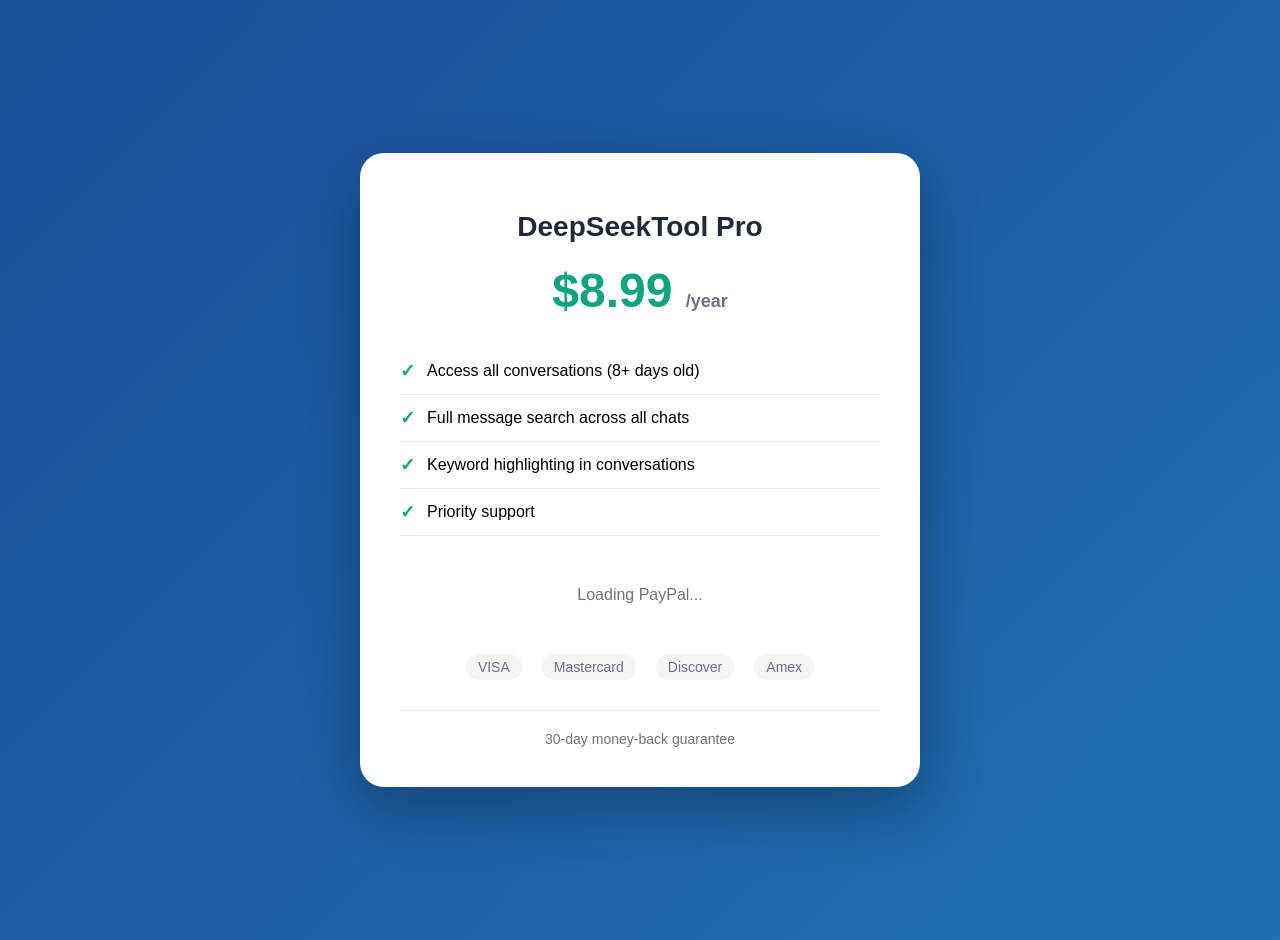
==== index.html @ 9af4f321 "Fixed PayPal button with working code" ====
<!DOCTYPE html>
<html>
<head>
  <meta charset="UTF-8">
  <meta name="viewport" content="width=device-width, initial-scale=1.0">
  <title>DeepSeekTool Pro - Upgrade</title>
  
  <!-- Part 1: YOUR EXACT PAYPAL SDK CODE -->
  <script src="https://www.paypal.com/sdk/js?client-id=BAAuM2hI4IaFDYw_psLDyHY-W5gL5SthKlH4c4IG5tfp3tzuKyKXJF0rMY7qqZWtI0F7NalJ4czGsoeNLU&components=hosted-buttons&disable-funding=venmo&currency=USD"></script>
  
  <style>
    /* Center everything beautifully */
    body {
      font-family: -apple-system, BlinkMacSystemFont, 'Segoe UI', sans-serif;
      background: linear-gradient(135deg, #1B4F9A, #1F6FB2);
      min-height: 100vh;
      display: flex;
      justify-content: center;
      align-items: center;
      margin: 0;
      padding: 20px;
    }
    
    .payment-card {
      background: white;
      border-radius: 24px;
      padding: 40px;
      max-width: 480px;
      width: 100%;
      box-shadow: 0 20px 60px rgba(0,0,0,0.3);
      text-align: center;
    }
    
    h1 {
      color: #1f2937;
      margin-bottom: 10px;
      font-size: 28px;
    }
    
    .price {
      font-size: 48px;
      font-weight: bold;
      color: #10a37f;
      margin: 20px 0;
    }
    
    .price small {
      font-size: 18px;
      color: #6b7280;
    }
    
    .feature-list {
      list-style: none;
      padding: 0;
      margin: 30px 0;
      text-align: left;
    }
    
    .feature-list li {
      padding: 12px 0;
      border-bottom: 1px solid #e5e7eb;
      display: flex;
      align-items: center;
      gap: 12px;
      font-size: 16px;
    }
    
    .feature-list li:before {
      content: "✓";
      color: #10a37f;
      font-weight: bold;
      font-size: 18px;
    }
    
    /* PayPal button container - perfectly centered */
    #paypal-container-2AXBD4Q9J8V2G {
      margin: 30px auto;
      display: flex;
      justify-content: center;
      align-items: center;
      width: 100%;
    }
    
    /* Style the payment methods row */
    .payment-methods {
      display: flex;
      justify-content: center;
      gap: 20px;
      margin: 20px 0;
      color: #6b7280;
      font-size: 14px;
      flex-wrap: wrap;
    }
    
    .payment-methods span {
      background: #f3f4f6;
      padding: 5px 12px;
      border-radius: 20px;
    }
    
    .guarantee {
      color: #6b7280;
      font-size: 14px;
      margin-top: 30px;
      padding-top: 20px;
      border-top: 1px solid #e5e7eb;
    }
    
    /* Loading state */
    .loading {
      text-align: center;
      color: #6b7280;
      padding: 20px;
    }
  </style>
</head>
<body>
  <div class="payment-card">
    <h1>DeepSeekTool Pro</h1>
    <div class="price">$8.99 <small>/year</small></div>
    
    <ul class="feature-list">
      <li>Access all conversations (8+ days old)</li>
      <li>Full message search across all chats</li>
      <li>Keyword highlighting in conversations</li>
      <li>Priority support</li>
    </ul>
    
    <!-- Part 2: YOUR EXACT PAYPAL BUTTON CONTAINER -->
    <div id="paypal-container-2AXBD4Q9J8V2G"></div>
    
    <div class="payment-methods">
      <span>VISA</span>
      <span>Mastercard</span>
      <span>Discover</span>
      <span>Amex</span>
    </div>
    
    <div class="guarantee">
      30-day money-back guarantee
    </div>
  </div>

  <!-- Part 2 continued: YOUR EXACT PAYPAL RENDER CODE -->
  <script>
    // Show loading state while PayPal initializes
    document.getElementById('paypal-container-2AXBD4Q9J8V2G').innerHTML = '<div class="loading">Loading PayPal...</div>';
    
    // YOUR EXACT PAYPAL CODE - with success handler
    paypal.HostedButtons({
      hostedButtonId: "2AXBD4Q9J8V2G",
      onSuccess: function(details) {
        // Payment succeeded - update extension storage
        chrome.storage.local.set({
          payment_status: {
            isPaid: true,
            paidAt: Date.now(),
            expiryDate: Date.now() + (365 * 24 * 60 * 60 * 1000)
          }
        }, function() {
          // Redirect to success page
          window.location.href = 'success.html';
        });
      },
      onError: function(err) {
        console.error('PayPal Error:', err);
        document.getElementById('paypal-container-2AXBD4Q9J8V2G').innerHTML = 
          '<div style="color: #ef4444; padding: 20px;">' +
          'Error loading PayPal. Please refresh and try again.</div>';
      }
    }).render("#paypal-container-2AXBD4Q9J8V2G");
  </script>
  
  <!-- Handle return from PayPal -->
  <script>
    // Check if returning from PayPal
    if (document.referrer.includes('paypal.com') || window.location.search.includes('payment_success')) {
      chrome.storage.local.set({
        payment_status: {
          isPaid: true,
          paidAt: Date.now(),
          expiryDate: Date.now() + (365 * 24 * 60 * 60 * 1000)
        }
      }, function() {
        window.location.href = 'success.html';
      });
    }
  </script>
</body>
</html>
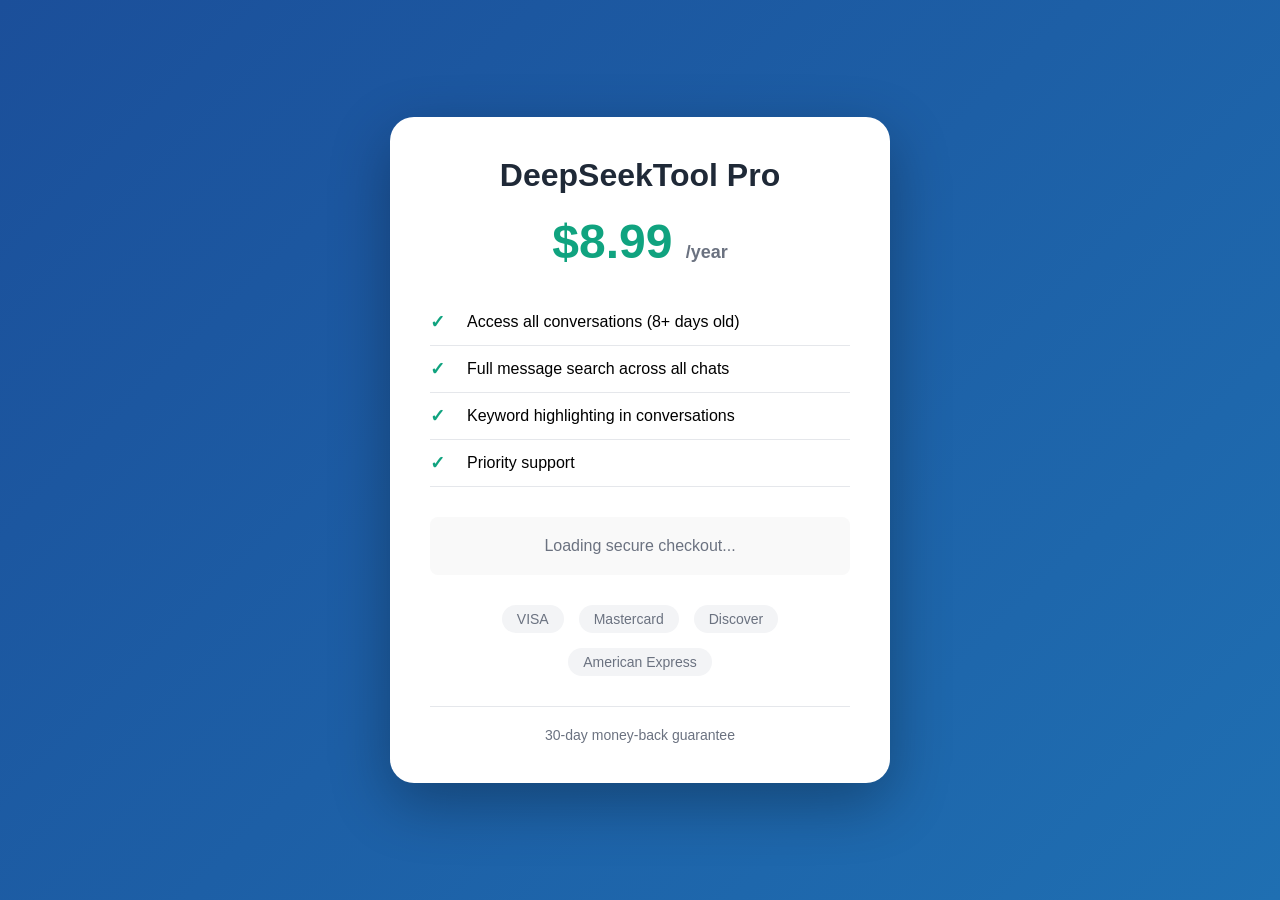
==== commit a06838cb: "Fix horizontal button display" ====
--- a/index.html
+++ b/index.html
@@ -9,7 +9,13 @@
   <script src="https://www.paypal.com/sdk/js?client-id=BAAuM2hI4IaFDYw_psLDyHY-W5gL5SthKlH4c4IG5tfp3tzuKyKXJF0rMY7qqZWtI0F7NalJ4czGsoeNLU&components=hosted-buttons&disable-funding=venmo&currency=USD"></script>
   
   <style>
-    /* Center everything beautifully */
+    /* Reset any default styling that could cause vertical text */
+    * {
+      margin: 0;
+      padding: 0;
+      box-sizing: border-box;
+    }
+    
     body {
       font-family: -apple-system, BlinkMacSystemFont, 'Segoe UI', sans-serif;
       background: linear-gradient(135deg, #1B4F9A, #1F6FB2);
@@ -25,16 +31,16 @@
       background: white;
       border-radius: 24px;
       padding: 40px;
-      max-width: 480px;
+      max-width: 500px;
       width: 100%;
       box-shadow: 0 20px 60px rgba(0,0,0,0.3);
-      text-align: center;
     }
     
     h1 {
       color: #1f2937;
       margin-bottom: 10px;
-      font-size: 28px;
+      font-size: 32px;
+      text-align: center;
     }
     
     .price {
@@ -42,6 +48,7 @@
       font-weight: bold;
       color: #10a37f;
       margin: 20px 0;
+      text-align: center;
     }
     
     .price small {
@@ -70,22 +77,29 @@
       color: #10a37f;
       font-weight: bold;
       font-size: 18px;
-    }
-    
-    /* PayPal button container - perfectly centered */
+      margin-right: 10px;
+    }
+    
+    /* PayPal button container - ensures horizontal display */
     #paypal-container-2AXBD4Q9J8V2G {
       margin: 30px auto;
-      display: flex;
-      justify-content: center;
-      align-items: center;
       width: 100%;
-    }
-    
-    /* Style the payment methods row */
+      min-height: 50px;
+    }
+    
+    /* Force PayPal button to render horizontally */
+    #paypal-container-2AXBD4Q9J8V2G iframe,
+    #paypal-container-2AXBD4Q9J8V2G div,
+    #paypal-container-2AXBD4Q9J8V2G button {
+      max-width: 100% !important;
+      display: inline-block !important;
+    }
+    
+    /* Payment methods row - horizontal */
     .payment-methods {
       display: flex;
       justify-content: center;
-      gap: 20px;
+      gap: 15px;
       margin: 20px 0;
       color: #6b7280;
       font-size: 14px;
@@ -94,8 +108,9 @@
     
     .payment-methods span {
       background: #f3f4f6;
-      padding: 5px 12px;
+      padding: 6px 15px;
       border-radius: 20px;
+      display: inline-block;
     }
     
     .guarantee {
@@ -104,6 +119,7 @@
       margin-top: 30px;
       padding-top: 20px;
       border-top: 1px solid #e5e7eb;
+      text-align: center;
     }
     
     /* Loading state */
@@ -111,6 +127,15 @@
       text-align: center;
       color: #6b7280;
       padding: 20px;
+      background: #f9f9f9;
+      border-radius: 8px;
+      width: 100%;
+    }
+    
+    /* Ensure all text is horizontal */
+    p, div, span, h1, h2, h3 {
+      text-orientation: mixed;
+      writing-mode: horizontal-tb;
     }
   </style>
 </head>
@@ -126,14 +151,14 @@
       <li>Priority support</li>
     </ul>
     
-    <!-- Part 2: YOUR EXACT PAYPAL BUTTON CONTAINER -->
+    <!-- PayPal button will render here - HORIZONTAL -->
     <div id="paypal-container-2AXBD4Q9J8V2G"></div>
     
     <div class="payment-methods">
       <span>VISA</span>
       <span>Mastercard</span>
       <span>Discover</span>
-      <span>Amex</span>
+      <span>American Express</span>
     </div>
     
     <div class="guarantee">
@@ -141,10 +166,9 @@
     </div>
   </div>
 
-  <!-- Part 2 continued: YOUR EXACT PAYPAL RENDER CODE -->
   <script>
     // Show loading state while PayPal initializes
-    document.getElementById('paypal-container-2AXBD4Q9J8V2G').innerHTML = '<div class="loading">Loading PayPal...</div>';
+    document.getElementById('paypal-container-2AXBD4Q9J8V2G').innerHTML = '<div class="loading">Loading secure checkout...</div>';
     
     // YOUR EXACT PAYPAL CODE - with success handler
     paypal.HostedButtons({
@@ -165,8 +189,8 @@
       onError: function(err) {
         console.error('PayPal Error:', err);
         document.getElementById('paypal-container-2AXBD4Q9J8V2G').innerHTML = 
-          '<div style="color: #ef4444; padding: 20px;">' +
-          'Error loading PayPal. Please refresh and try again.</div>';
+          '<div style="color: #ef4444; padding: 20px; text-align: center; background: #fee2e2; border-radius: 8px;">' +
+          '⚠️ Error loading PayPal. Please refresh and try again.</div>';
       }
     }).render("#paypal-container-2AXBD4Q9J8V2G");
   </script>
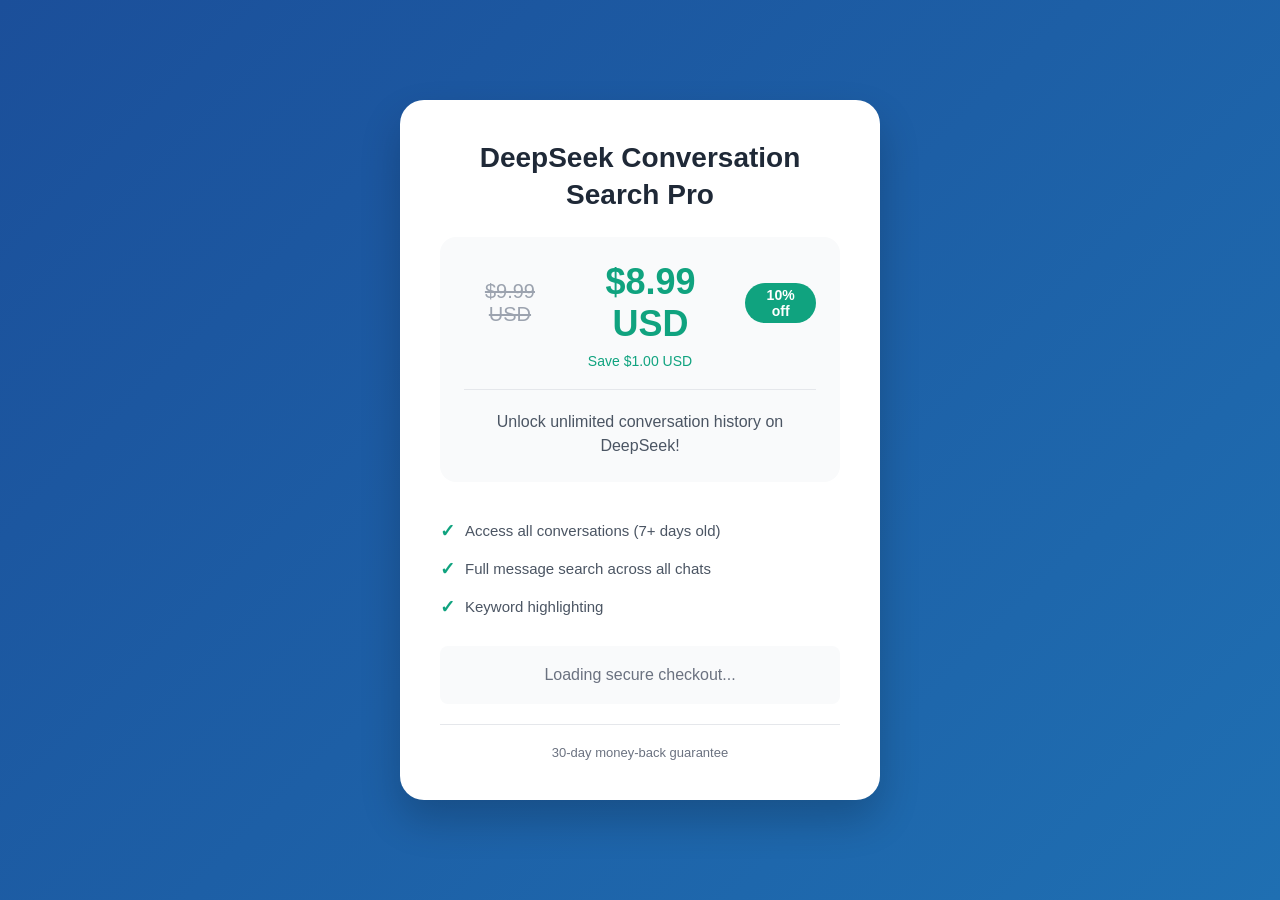
==== commit 19feb653: "Clean horizontal payment page with single PayPal button" ====
--- a/index.html
+++ b/index.html
@@ -3,21 +3,23 @@
 <head>
   <meta charset="UTF-8">
   <meta name="viewport" content="width=device-width, initial-scale=1.0">
-  <title>DeepSeekTool Pro - Upgrade</title>
+  <title>DeepSeek Search Pro - Upgrade</title>
   
-  <!-- Part 1: YOUR EXACT PAYPAL SDK CODE -->
+  <!-- PayPal SDK - Your exact code -->
   <script src="https://www.paypal.com/sdk/js?client-id=BAAuM2hI4IaFDYw_psLDyHY-W5gL5SthKlH4c4IG5tfp3tzuKyKXJF0rMY7qqZWtI0F7NalJ4czGsoeNLU&components=hosted-buttons&disable-funding=venmo&currency=USD"></script>
   
   <style>
-    /* Reset any default styling that could cause vertical text */
+    /* RESET - Ensure horizontal text */
     * {
       margin: 0;
       padding: 0;
       box-sizing: border-box;
+      text-orientation: mixed;
+      writing-mode: horizontal-tb !important;
     }
     
     body {
-      font-family: -apple-system, BlinkMacSystemFont, 'Segoe UI', sans-serif;
+      font-family: -apple-system, BlinkMacSystemFont, 'Segoe UI', Roboto, sans-serif;
       background: linear-gradient(135deg, #1B4F9A, #1F6FB2);
       min-height: 100vh;
       display: flex;
@@ -27,99 +29,118 @@
       padding: 20px;
     }
     
+    /* Clean card layout */
     .payment-card {
       background: white;
       border-radius: 24px;
       padding: 40px;
-      max-width: 500px;
+      max-width: 480px;
       width: 100%;
-      box-shadow: 0 20px 60px rgba(0,0,0,0.3);
-    }
-    
-    h1 {
+      box-shadow: 0 20px 40px rgba(0,0,0,0.2);
+    }
+    
+    /* Product title - normal horizontal text */
+    .product-title {
+      font-size: 28px;
+      font-weight: 700;
       color: #1f2937;
-      margin-bottom: 10px;
-      font-size: 32px;
-      text-align: center;
-    }
-    
-    .price {
-      font-size: 48px;
-      font-weight: bold;
-      color: #10a37f;
-      margin: 20px 0;
-      text-align: center;
-    }
-    
-    .price small {
-      font-size: 18px;
-      color: #6b7280;
-    }
-    
-    .feature-list {
-      list-style: none;
-      padding: 0;
-      margin: 30px 0;
-      text-align: left;
-    }
-    
-    .feature-list li {
-      padding: 12px 0;
-      border-bottom: 1px solid #e5e7eb;
+      margin-bottom: 24px;
+      text-align: center;
+      line-height: 1.3;
+    }
+    
+    /* Pricing section */
+    .pricing {
+      background: #f9fafb;
+      border-radius: 16px;
+      padding: 24px;
+      margin-bottom: 30px;
+      text-align: center;
+    }
+    
+    .price-row {
       display: flex;
       align-items: center;
+      justify-content: center;
       gap: 12px;
+      margin-bottom: 8px;
+    }
+    
+    .old-price {
+      font-size: 20px;
+      color: #9ca3af;
+      text-decoration: line-through;
+    }
+    
+    .new-price {
+      font-size: 36px;
+      font-weight: 700;
+      color: #10a37f;
+    }
+    
+    .discount-badge {
+      background: #10a37f;
+      color: white;
+      font-size: 14px;
+      font-weight: 600;
+      padding: 4px 12px;
+      border-radius: 30px;
+    }
+    
+    .savings {
+      font-size: 14px;
+      color: #10a37f;
+      font-weight: 500;
+      margin-top: 4px;
+    }
+    
+    .description {
       font-size: 16px;
-    }
-    
-    .feature-list li:before {
+      color: #4b5563;
+      margin: 20px 0 0 0;
+      line-height: 1.5;
+      text-align: center;
+      border-top: 1px solid #e5e7eb;
+      padding-top: 20px;
+    }
+    
+    /* PayPal button container - clean and centered */
+    .paypal-button-container {
+      margin: 20px 0 10px;
+      width: 100%;
+      min-height: 50px;
+    }
+    
+    /* Feature list (optional, keep minimal) */
+    .features {
+      margin: 25px 0 15px;
+      text-align: left;
+    }
+    
+    .feature-item {
+      display: flex;
+      align-items: center;
+      gap: 10px;
+      padding: 8px 0;
+      color: #4b5563;
+      font-size: 15px;
+    }
+    
+    .feature-item:before {
       content: "✓";
       color: #10a37f;
       font-weight: bold;
       font-size: 18px;
-      margin-right: 10px;
-    }
-    
-    /* PayPal button container - ensures horizontal display */
-    #paypal-container-2AXBD4Q9J8V2G {
-      margin: 30px auto;
-      width: 100%;
-      min-height: 50px;
-    }
-    
-    /* Force PayPal button to render horizontally */
-    #paypal-container-2AXBD4Q9J8V2G iframe,
-    #paypal-container-2AXBD4Q9J8V2G div,
-    #paypal-container-2AXBD4Q9J8V2G button {
-      max-width: 100% !important;
-      display: inline-block !important;
-    }
-    
-    /* Payment methods row - horizontal */
-    .payment-methods {
-      display: flex;
-      justify-content: center;
-      gap: 15px;
-      margin: 20px 0;
+    }
+    
+    /* Guarantee text */
+    .guarantee {
+      text-align: center;
       color: #6b7280;
-      font-size: 14px;
-      flex-wrap: wrap;
-    }
-    
-    .payment-methods span {
-      background: #f3f4f6;
-      padding: 6px 15px;
-      border-radius: 20px;
-      display: inline-block;
-    }
-    
-    .guarantee {
-      color: #6b7280;
-      font-size: 14px;
-      margin-top: 30px;
+      font-size: 13px;
+      margin-top: 20px;
       padding-top: 20px;
       border-top: 1px solid #e5e7eb;
-      text-align: center;
     }
     
     /* Loading state */
@@ -127,54 +148,54 @@
       text-align: center;
       color: #6b7280;
       padding: 20px;
-      background: #f9f9f9;
+      background: #f9fafb;
       border-radius: 8px;
-      width: 100%;
-    }
-    
-    /* Ensure all text is horizontal */
-    p, div, span, h1, h2, h3 {
-      text-orientation: mixed;
-      writing-mode: horizontal-tb;
     }
   </style>
 </head>
 <body>
   <div class="payment-card">
-    <h1>DeepSeekTool Pro</h1>
-    <div class="price">$8.99 <small>/year</small></div>
-    
-    <ul class="feature-list">
-      <li>Access all conversations (8+ days old)</li>
-      <li>Full message search across all chats</li>
-      <li>Keyword highlighting in conversations</li>
-      <li>Priority support</li>
-    </ul>
-    
-    <!-- PayPal button will render here - HORIZONTAL -->
-    <div id="paypal-container-2AXBD4Q9J8V2G"></div>
-    
-    <div class="payment-methods">
-      <span>VISA</span>
-      <span>Mastercard</span>
-      <span>Discover</span>
-      <span>American Express</span>
+    <!-- Product Title - Normal Horizontal Text -->
+    <h1 class="product-title">DeepSeek Conversation Search Pro</h1>
+    
+    <!-- Pricing Information - Clean Layout -->
+    <div class="pricing">
+      <div class="price-row">
+        <span class="old-price">$9.99 USD</span>
+        <span class="new-price">$8.99 USD</span>
+        <span class="discount-badge">10% off</span>
+      </div>
+      <div class="savings">Save $1.00 USD</div>
+      <div class="description">
+        Unlock unlimited conversation history on DeepSeek!
+      </div>
     </div>
     
+    <!-- Minimal feature list (optional) -->
+    <div class="features">
+      <div class="feature-item">Access all conversations (7+ days old)</div>
+      <div class="feature-item">Full message search across all chats</div>
+      <div class="feature-item">Keyword highlighting</div>
+    </div>
+    
+    <!-- ONLY PayPal Button - Clean and Centered -->
+    <div id="paypal-container-2AXBD4Q9J8V2G" class="paypal-button-container"></div>
+    
+    <!-- Simple Guarantee -->
     <div class="guarantee">
       30-day money-back guarantee
     </div>
   </div>
 
   <script>
-    // Show loading state while PayPal initializes
+    // Show loading while PayPal initializes
     document.getElementById('paypal-container-2AXBD4Q9J8V2G').innerHTML = '<div class="loading">Loading secure checkout...</div>';
     
-    // YOUR EXACT PAYPAL CODE - with success handler
+    // Your exact PayPal code
     paypal.HostedButtons({
       hostedButtonId: "2AXBD4Q9J8V2G",
       onSuccess: function(details) {
-        // Payment succeeded - update extension storage
+        // Payment succeeded
         chrome.storage.local.set({
           payment_status: {
             isPaid: true,
@@ -182,22 +203,20 @@
             expiryDate: Date.now() + (365 * 24 * 60 * 60 * 1000)
           }
         }, function() {
-          // Redirect to success page
           window.location.href = 'success.html';
         });
       },
       onError: function(err) {
         console.error('PayPal Error:', err);
         document.getElementById('paypal-container-2AXBD4Q9J8V2G').innerHTML = 
-          '<div style="color: #ef4444; padding: 20px; text-align: center; background: #fee2e2; border-radius: 8px;">' +
-          '⚠️ Error loading PayPal. Please refresh and try again.</div>';
+          '<div style="color: #ef4444; padding: 15px; text-align: center; background: #fee2e2; border-radius: 8px;">' +
+          'Error loading PayPal. Please refresh.</div>';
       }
     }).render("#paypal-container-2AXBD4Q9J8V2G");
   </script>
   
   <!-- Handle return from PayPal -->
   <script>
-    // Check if returning from PayPal
     if (document.referrer.includes('paypal.com') || window.location.search.includes('payment_success')) {
       chrome.storage.local.set({
         payment_status: {
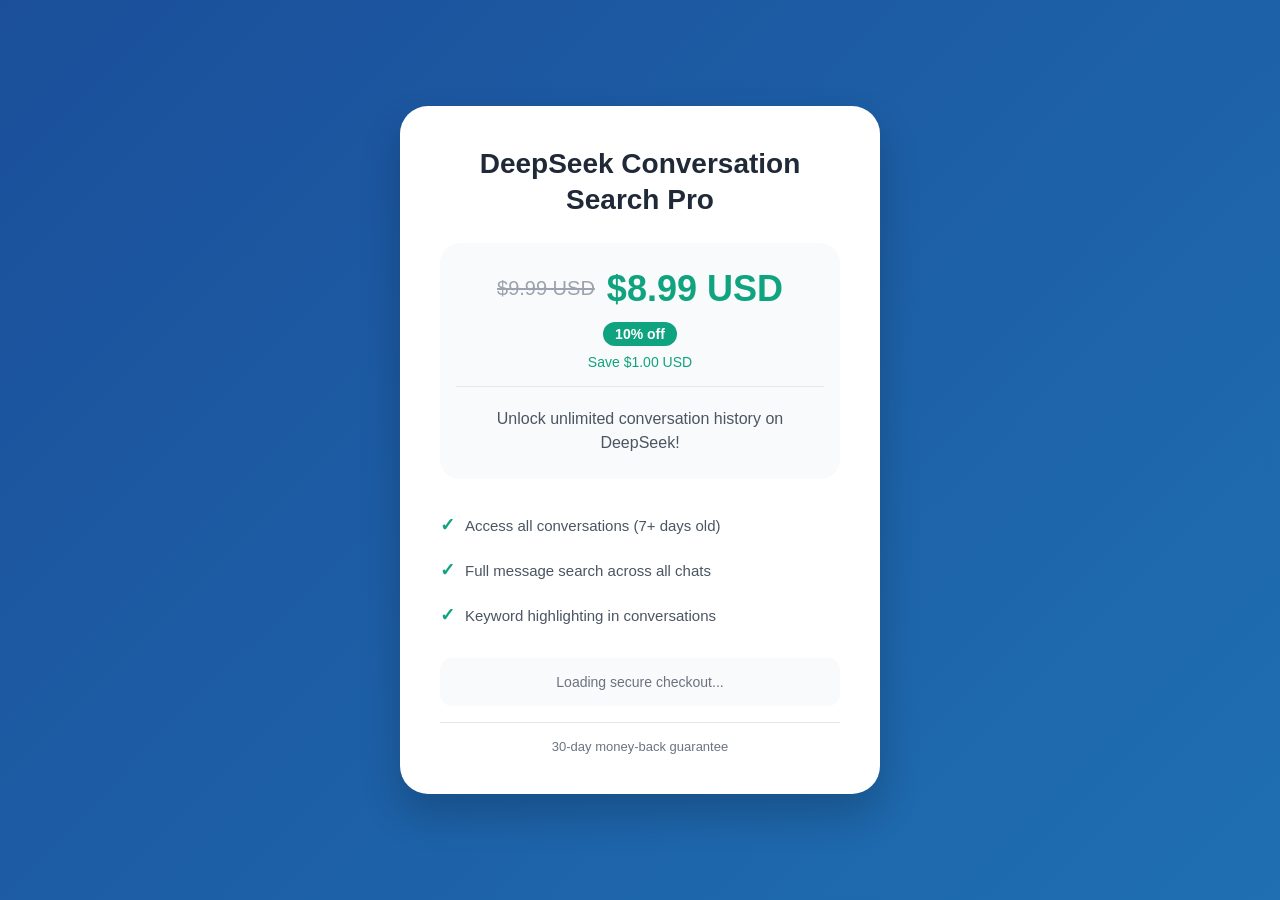
==== commit ac47f713: "Responsive design - perfect on desktop and mobile" ====
--- a/index.html
+++ b/index.html
@@ -2,119 +2,120 @@
 <html>
 <head>
   <meta charset="UTF-8">
-  <meta name="viewport" content="width=device-width, initial-scale=1.0">
+  <meta name="viewport" content="width=device-width, initial-scale=1.0, maximum-scale=1.0, user-scalable=yes">
   <title>DeepSeek Search Pro - Upgrade</title>
   
-  <!-- PayPal SDK - Your exact code -->
+  <!-- PayPal SDK -->
   <script src="https://www.paypal.com/sdk/js?client-id=BAAuM2hI4IaFDYw_psLDyHY-W5gL5SthKlH4c4IG5tfp3tzuKyKXJF0rMY7qqZWtI0F7NalJ4czGsoeNLU&components=hosted-buttons&disable-funding=venmo&currency=USD"></script>
   
   <style>
-    /* RESET - Ensure horizontal text */
+    /* RESET - Force horizontal text everywhere */
     * {
       margin: 0;
       padding: 0;
       box-sizing: border-box;
+      writing-mode: horizontal-tb !important;
       text-orientation: mixed;
-      writing-mode: horizontal-tb !important;
+    }
+    
+    html, body {
+      width: 100%;
+      min-height: 100vh;
     }
     
     body {
       font-family: -apple-system, BlinkMacSystemFont, 'Segoe UI', Roboto, sans-serif;
       background: linear-gradient(135deg, #1B4F9A, #1F6FB2);
-      min-height: 100vh;
       display: flex;
       justify-content: center;
       align-items: center;
       margin: 0;
-      padding: 20px;
-    }
-    
-    /* Clean card layout */
+      padding: 16px;
+    }
+    
+    /* Card - responsive sizing */
     .payment-card {
       background: white;
-      border-radius: 24px;
-      padding: 40px;
+      border-radius: 28px;
+      padding: 32px 24px;
+      width: 100%;
       max-width: 480px;
-      width: 100%;
       box-shadow: 0 20px 40px rgba(0,0,0,0.2);
-    }
-    
-    /* Product title - normal horizontal text */
+      margin: auto;
+    }
+    
+    /* Title - responsive font */
     .product-title {
-      font-size: 28px;
+      font-size: clamp(22px, 6vw, 28px);
       font-weight: 700;
       color: #1f2937;
       margin-bottom: 24px;
       text-align: center;
       line-height: 1.3;
+      word-break: break-word;
     }
     
     /* Pricing section */
     .pricing {
       background: #f9fafb;
-      border-radius: 16px;
-      padding: 24px;
-      margin-bottom: 30px;
+      border-radius: 20px;
+      padding: 24px 16px;
+      margin-bottom: 24px;
       text-align: center;
     }
     
     .price-row {
       display: flex;
+      flex-wrap: wrap;
       align-items: center;
       justify-content: center;
-      gap: 12px;
+      gap: 8px 12px;
       margin-bottom: 8px;
     }
     
     .old-price {
-      font-size: 20px;
+      font-size: clamp(16px, 4vw, 20px);
       color: #9ca3af;
       text-decoration: line-through;
     }
     
     .new-price {
-      font-size: 36px;
+      font-size: clamp(28px, 8vw, 36px);
       font-weight: 700;
       color: #10a37f;
+      line-height: 1.2;
     }
     
     .discount-badge {
       background: #10a37f;
       color: white;
-      font-size: 14px;
+      font-size: clamp(12px, 3vw, 14px);
       font-weight: 600;
       padding: 4px 12px;
       border-radius: 30px;
+      white-space: nowrap;
     }
     
     .savings {
-      font-size: 14px;
+      font-size: clamp(13px, 3.5vw, 14px);
       color: #10a37f;
       font-weight: 500;
-      margin-top: 4px;
+      margin: 8px 0;
     }
     
     .description {
-      font-size: 16px;
+      font-size: clamp(14px, 4vw, 16px);
       color: #4b5563;
-      margin: 20px 0 0 0;
+      margin: 16px 0 0;
       line-height: 1.5;
       text-align: center;
       border-top: 1px solid #e5e7eb;
       padding-top: 20px;
     }
     
-    /* PayPal button container - clean and centered */
-    .paypal-button-container {
-      margin: 20px 0 10px;
-      width: 100%;
-      min-height: 50px;
-    }
-    
-    /* Feature list (optional, keep minimal) */
+    /* Features - responsive */
     .features {
-      margin: 25px 0 15px;
-      text-align: left;
+      margin: 24px 0 20px;
     }
     
     .feature-item {
@@ -123,23 +124,41 @@
       gap: 10px;
       padding: 8px 0;
       color: #4b5563;
-      font-size: 15px;
+      font-size: clamp(14px, 3.5vw, 15px);
+      line-height: 1.4;
     }
     
     .feature-item:before {
       content: "✓";
       color: #10a37f;
       font-weight: bold;
-      font-size: 18px;
+      font-size: clamp(16px, 4vw, 18px);
+      flex-shrink: 0;
+    }
+    
+    /* PayPal button container */
+    .paypal-button-container {
+      margin: 20px 0 16px;
+      width: 100%;
+      min-height: 45px;
+    }
+    
+    /* Force PayPal button to be horizontal */
+    .paypal-button-container iframe,
+    .paypal-button-container div,
+    .paypal-button-container button {
+      max-width: 100% !important;
+      width: 100% !important;
+      display: block !important;
     }
     
     /* Guarantee text */
     .guarantee {
       text-align: center;
       color: #6b7280;
-      font-size: 13px;
-      margin-top: 20px;
-      padding-top: 20px;
+      font-size: clamp(12px, 3vw, 13px);
+      margin-top: 16px;
+      padding-top: 16px;
       border-top: 1px solid #e5e7eb;
     }
     
@@ -147,18 +166,60 @@
     .loading {
       text-align: center;
       color: #6b7280;
-      padding: 20px;
+      padding: 16px;
       background: #f9fafb;
-      border-radius: 8px;
+      border-radius: 12px;
+      font-size: clamp(13px, 3.5vw, 14px);
+    }
+    
+    /* Error state */
+    .error-message {
+      color: #ef4444;
+      padding: 16px;
+      text-align: center;
+      background: #fee2e2;
+      border-radius: 12px;
+      font-size: clamp(13px, 3.5vw, 14px);
+    }
+    
+    /* Desktop-specific adjustments */
+    @media (min-width: 768px) {
+      .payment-card {
+        padding: 40px;
+      }
+      
+      .price-row {
+        gap: 12px;
+      }
+      
+      .feature-item {
+        padding: 10px 0;
+      }
+    }
+    
+    /* Small mobile adjustments */
+    @media (max-width: 380px) {
+      .payment-card {
+        padding: 24px 16px;
+      }
+      
+      .pricing {
+        padding: 20px 12px;
+      }
+      
+      .price-row {
+        flex-direction: column;
+        gap: 6px;
+      }
     }
   </style>
 </head>
 <body>
   <div class="payment-card">
-    <!-- Product Title - Normal Horizontal Text -->
+    <!-- Product Title -->
     <h1 class="product-title">DeepSeek Conversation Search Pro</h1>
     
-    <!-- Pricing Information - Clean Layout -->
+    <!-- Pricing Information -->
     <div class="pricing">
       <div class="price-row">
         <span class="old-price">$9.99 USD</span>
@@ -171,17 +232,17 @@
       </div>
     </div>
     
-    <!-- Minimal feature list (optional) -->
+    <!-- Features -->
     <div class="features">
       <div class="feature-item">Access all conversations (7+ days old)</div>
       <div class="feature-item">Full message search across all chats</div>
-      <div class="feature-item">Keyword highlighting</div>
+      <div class="feature-item">Keyword highlighting in conversations</div>
     </div>
     
-    <!-- ONLY PayPal Button - Clean and Centered -->
+    <!-- ONLY PayPal Button -->
     <div id="paypal-container-2AXBD4Q9J8V2G" class="paypal-button-container"></div>
     
-    <!-- Simple Guarantee -->
+    <!-- Guarantee -->
     <div class="guarantee">
       30-day money-back guarantee
     </div>
@@ -189,13 +250,13 @@
 
   <script>
     // Show loading while PayPal initializes
-    document.getElementById('paypal-container-2AXBD4Q9J8V2G').innerHTML = '<div class="loading">Loading secure checkout...</div>';
+    const container = document.getElementById('paypal-container-2AXBD4Q9J8V2G');
+    container.innerHTML = '<div class="loading">Loading secure checkout...</div>';
     
     // Your exact PayPal code
     paypal.HostedButtons({
       hostedButtonId: "2AXBD4Q9J8V2G",
       onSuccess: function(details) {
-        // Payment succeeded
         chrome.storage.local.set({
           payment_status: {
             isPaid: true,
@@ -208,9 +269,7 @@
       },
       onError: function(err) {
         console.error('PayPal Error:', err);
-        document.getElementById('paypal-container-2AXBD4Q9J8V2G').innerHTML = 
-          '<div style="color: #ef4444; padding: 15px; text-align: center; background: #fee2e2; border-radius: 8px;">' +
-          'Error loading PayPal. Please refresh.</div>';
+        container.innerHTML = '<div class="error-message">⚠️ Error loading PayPal. Please refresh.</div>';
       }
     }).render("#paypal-container-2AXBD4Q9J8V2G");
   </script>
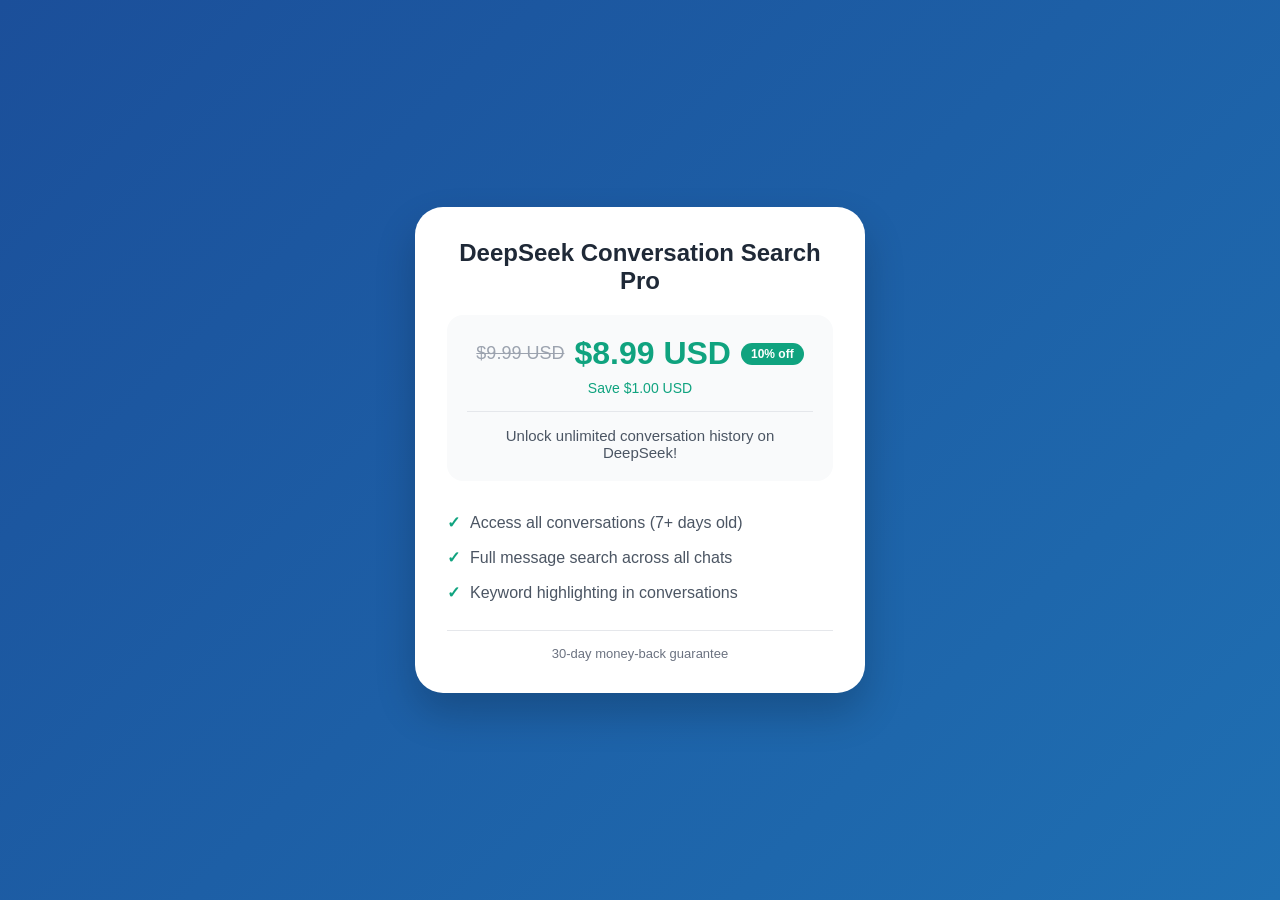
==== commit aa6b8272: "Complete fixed extension with live URL redirect" ====
--- a/index.html
+++ b/index.html
@@ -2,120 +2,100 @@
 <html>
 <head>
   <meta charset="UTF-8">
-  <meta name="viewport" content="width=device-width, initial-scale=1.0, maximum-scale=1.0, user-scalable=yes">
+  <meta name="viewport" content="width=device-width, initial-scale=1.0">
   <title>DeepSeek Search Pro - Upgrade</title>
   
   <!-- PayPal SDK -->
   <script src="https://www.paypal.com/sdk/js?client-id=BAAuM2hI4IaFDYw_psLDyHY-W5gL5SthKlH4c4IG5tfp3tzuKyKXJF0rMY7qqZWtI0F7NalJ4czGsoeNLU&components=hosted-buttons&disable-funding=venmo&currency=USD"></script>
   
   <style>
-    /* RESET - Force horizontal text everywhere */
     * {
       margin: 0;
       padding: 0;
       box-sizing: border-box;
       writing-mode: horizontal-tb !important;
-      text-orientation: mixed;
-    }
-    
-    html, body {
-      width: 100%;
-      min-height: 100vh;
     }
     
     body {
-      font-family: -apple-system, BlinkMacSystemFont, 'Segoe UI', Roboto, sans-serif;
+      font-family: -apple-system, BlinkMacSystemFont, 'Segoe UI', sans-serif;
       background: linear-gradient(135deg, #1B4F9A, #1F6FB2);
+      min-height: 100vh;
       display: flex;
       justify-content: center;
       align-items: center;
-      margin: 0;
       padding: 16px;
     }
     
-    /* Card - responsive sizing */
     .payment-card {
       background: white;
       border-radius: 28px;
-      padding: 32px 24px;
+      padding: 32px;
+      max-width: 450px;
       width: 100%;
-      max-width: 480px;
       box-shadow: 0 20px 40px rgba(0,0,0,0.2);
-      margin: auto;
     }
     
-    /* Title - responsive font */
-    .product-title {
-      font-size: clamp(22px, 6vw, 28px);
-      font-weight: 700;
+    h1 {
+      font-size: 24px;
       color: #1f2937;
-      margin-bottom: 24px;
+      margin-bottom: 20px;
       text-align: center;
-      line-height: 1.3;
-      word-break: break-word;
     }
     
-    /* Pricing section */
     .pricing {
       background: #f9fafb;
-      border-radius: 20px;
-      padding: 24px 16px;
+      border-radius: 16px;
+      padding: 20px;
       margin-bottom: 24px;
       text-align: center;
     }
     
     .price-row {
       display: flex;
-      flex-wrap: wrap;
       align-items: center;
       justify-content: center;
-      gap: 8px 12px;
+      gap: 10px;
       margin-bottom: 8px;
+      flex-wrap: wrap;
     }
     
     .old-price {
-      font-size: clamp(16px, 4vw, 20px);
+      font-size: 18px;
       color: #9ca3af;
       text-decoration: line-through;
     }
     
     .new-price {
-      font-size: clamp(28px, 8vw, 36px);
+      font-size: 32px;
       font-weight: 700;
       color: #10a37f;
-      line-height: 1.2;
     }
     
     .discount-badge {
       background: #10a37f;
       color: white;
-      font-size: clamp(12px, 3vw, 14px);
+      font-size: 12px;
       font-weight: 600;
-      padding: 4px 12px;
-      border-radius: 30px;
-      white-space: nowrap;
+      padding: 4px 10px;
+      border-radius: 20px;
     }
     
     .savings {
-      font-size: clamp(13px, 3.5vw, 14px);
+      font-size: 14px;
       color: #10a37f;
-      font-weight: 500;
       margin: 8px 0;
     }
     
     .description {
-      font-size: clamp(14px, 4vw, 16px);
+      font-size: 15px;
       color: #4b5563;
-      margin: 16px 0 0;
-      line-height: 1.5;
-      text-align: center;
+      margin-top: 15px;
+      padding-top: 15px;
       border-top: 1px solid #e5e7eb;
-      padding-top: 20px;
     }
     
-    /* Features - responsive */
     .features {
-      margin: 24px 0 20px;
+      margin: 20px 0;
     }
     
     .feature-item {
@@ -124,102 +104,31 @@
       gap: 10px;
       padding: 8px 0;
       color: #4b5563;
-      font-size: clamp(14px, 3.5vw, 15px);
-      line-height: 1.4;
     }
     
     .feature-item:before {
       content: "✓";
       color: #10a37f;
       font-weight: bold;
-      font-size: clamp(16px, 4vw, 18px);
-      flex-shrink: 0;
     }
     
-    /* PayPal button container */
-    .paypal-button-container {
-      margin: 20px 0 16px;
-      width: 100%;
-      min-height: 45px;
+    .paypal-container {
+      margin: 20px 0;
     }
     
-    /* Force PayPal button to be horizontal */
-    .paypal-button-container iframe,
-    .paypal-button-container div,
-    .paypal-button-container button {
-      max-width: 100% !important;
-      width: 100% !important;
-      display: block !important;
-    }
-    
-    /* Guarantee text */
     .guarantee {
       text-align: center;
       color: #6b7280;
-      font-size: clamp(12px, 3vw, 13px);
-      margin-top: 16px;
-      padding-top: 16px;
+      font-size: 13px;
+      padding-top: 15px;
       border-top: 1px solid #e5e7eb;
-    }
-    
-    /* Loading state */
-    .loading {
-      text-align: center;
-      color: #6b7280;
-      padding: 16px;
-      background: #f9fafb;
-      border-radius: 12px;
-      font-size: clamp(13px, 3.5vw, 14px);
-    }
-    
-    /* Error state */
-    .error-message {
-      color: #ef4444;
-      padding: 16px;
-      text-align: center;
-      background: #fee2e2;
-      border-radius: 12px;
-      font-size: clamp(13px, 3.5vw, 14px);
-    }
-    
-    /* Desktop-specific adjustments */
-    @media (min-width: 768px) {
-      .payment-card {
-        padding: 40px;
-      }
-      
-      .price-row {
-        gap: 12px;
-      }
-      
-      .feature-item {
-        padding: 10px 0;
-      }
-    }
-    
-    /* Small mobile adjustments */
-    @media (max-width: 380px) {
-      .payment-card {
-        padding: 24px 16px;
-      }
-      
-      .pricing {
-        padding: 20px 12px;
-      }
-      
-      .price-row {
-        flex-direction: column;
-        gap: 6px;
-      }
     }
   </style>
 </head>
 <body>
   <div class="payment-card">
-    <!-- Product Title -->
-    <h1 class="product-title">DeepSeek Conversation Search Pro</h1>
+    <h1>DeepSeek Conversation Search Pro</h1>
     
-    <!-- Pricing Information -->
     <div class="pricing">
       <div class="price-row">
         <span class="old-price">$9.99 USD</span>
@@ -232,28 +141,20 @@
       </div>
     </div>
     
-    <!-- Features -->
     <div class="features">
       <div class="feature-item">Access all conversations (7+ days old)</div>
       <div class="feature-item">Full message search across all chats</div>
       <div class="feature-item">Keyword highlighting in conversations</div>
     </div>
     
-    <!-- ONLY PayPal Button -->
-    <div id="paypal-container-2AXBD4Q9J8V2G" class="paypal-button-container"></div>
+    <div id="paypal-container-2AXBD4Q9J8V2G" class="paypal-container"></div>
     
-    <!-- Guarantee -->
     <div class="guarantee">
       30-day money-back guarantee
     </div>
   </div>
 
   <script>
-    // Show loading while PayPal initializes
-    const container = document.getElementById('paypal-container-2AXBD4Q9J8V2G');
-    container.innerHTML = '<div class="loading">Loading secure checkout...</div>';
-    
-    // Your exact PayPal code
     paypal.HostedButtons({
       hostedButtonId: "2AXBD4Q9J8V2G",
       onSuccess: function(details) {
@@ -266,17 +167,10 @@
         }, function() {
           window.location.href = 'success.html';
         });
-      },
-      onError: function(err) {
-        console.error('PayPal Error:', err);
-        container.innerHTML = '<div class="error-message">⚠️ Error loading PayPal. Please refresh.</div>';
       }
     }).render("#paypal-container-2AXBD4Q9J8V2G");
-  </script>
-  
-  <!-- Handle return from PayPal -->
-  <script>
-    if (document.referrer.includes('paypal.com') || window.location.search.includes('payment_success')) {
+    
+    if (document.referrer.includes('paypal.com')) {
       chrome.storage.local.set({
         payment_status: {
           isPaid: true,
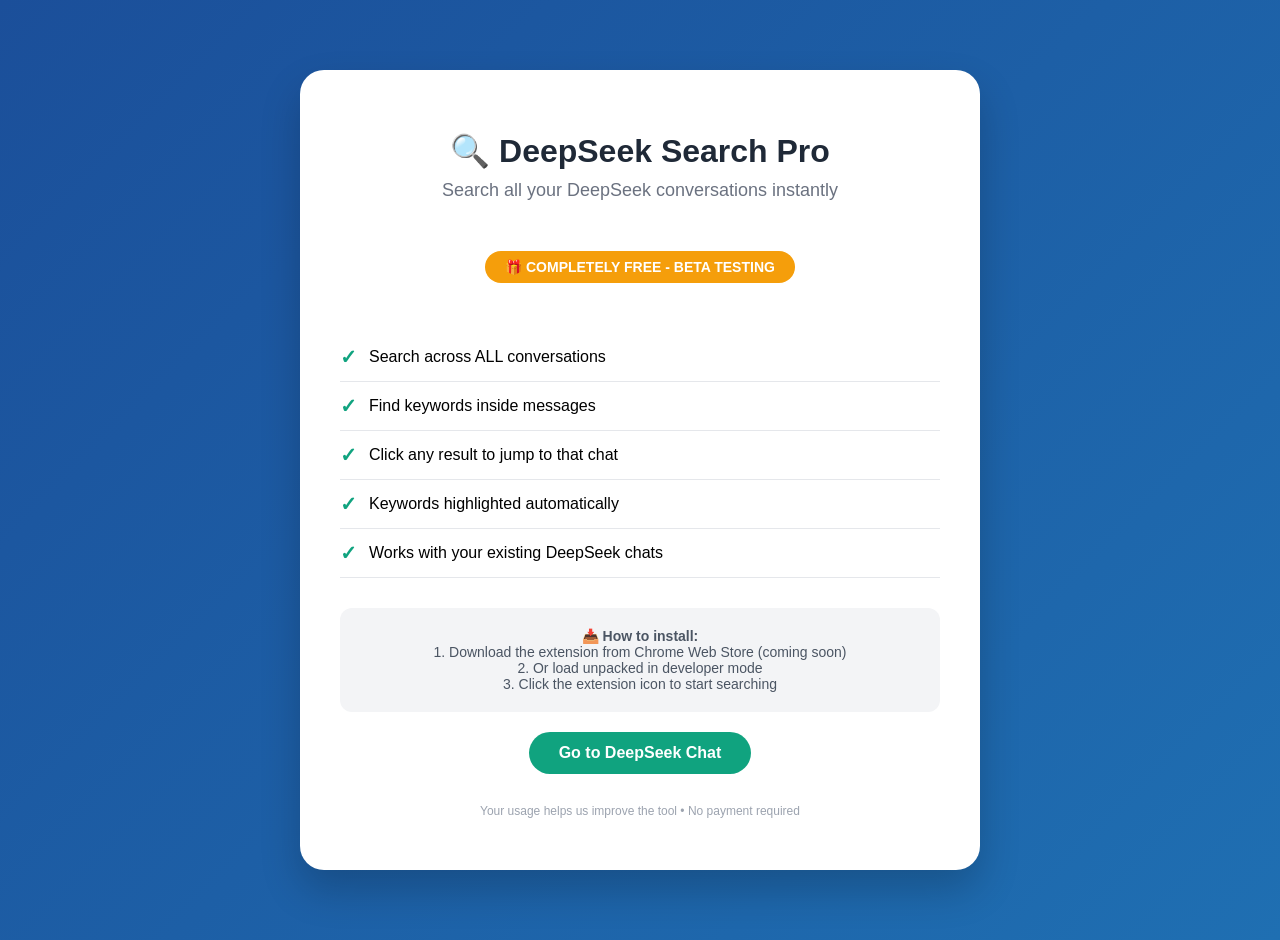
==== commit daa695c8: "Convert to free landing page" ====
--- a/index.html
+++ b/index.html
@@ -3,19 +3,8 @@
 <head>
   <meta charset="UTF-8">
   <meta name="viewport" content="width=device-width, initial-scale=1.0">
-  <title>DeepSeek Search Pro - Upgrade</title>
-  
-  <!-- PayPal SDK -->
-  <script src="https://www.paypal.com/sdk/js?client-id=BAAuM2hI4IaFDYw_psLDyHY-W5gL5SthKlH4c4IG5tfp3tzuKyKXJF0rMY7qqZWtI0F7NalJ4czGsoeNLU&components=hosted-buttons&disable-funding=venmo&currency=USD"></script>
-  
+  <title>DeepSeek Search Pro - Free Conversation Search</title>
   <style>
-    * {
-      margin: 0;
-      padding: 0;
-      box-sizing: border-box;
-      writing-mode: horizontal-tb !important;
-    }
-    
     body {
       font-family: -apple-system, BlinkMacSystemFont, 'Segoe UI', sans-serif;
       background: linear-gradient(135deg, #1B4F9A, #1F6FB2);
@@ -23,164 +12,105 @@
       display: flex;
       justify-content: center;
       align-items: center;
-      padding: 16px;
+      margin: 0;
+      padding: 20px;
     }
-    
-    .payment-card {
+    .landing-card {
       background: white;
-      border-radius: 28px;
-      padding: 32px;
-      max-width: 450px;
+      border-radius: 24px;
+      padding: 40px;
+      max-width: 600px;
       width: 100%;
       box-shadow: 0 20px 40px rgba(0,0,0,0.2);
-    }
-    
-    h1 {
-      font-size: 24px;
-      color: #1f2937;
-      margin-bottom: 20px;
       text-align: center;
     }
-    
-    .pricing {
-      background: #f9fafb;
-      border-radius: 16px;
-      padding: 20px;
-      margin-bottom: 24px;
-      text-align: center;
+    h1 {
+      color: #1f2937;
+      font-size: 32px;
+      margin-bottom: 10px;
     }
-    
-    .price-row {
-      display: flex;
-      align-items: center;
-      justify-content: center;
-      gap: 10px;
-      margin-bottom: 8px;
-      flex-wrap: wrap;
+    .subtitle {
+      color: #6b7280;
+      font-size: 18px;
+      margin-bottom: 30px;
     }
-    
-    .old-price {
-      font-size: 18px;
-      color: #9ca3af;
-      text-decoration: line-through;
+    .feature-list {
+      text-align: left;
+      margin: 30px 0;
     }
-    
-    .new-price {
-      font-size: 32px;
-      font-weight: 700;
-      color: #10a37f;
-    }
-    
-    .discount-badge {
-      background: #10a37f;
-      color: white;
-      font-size: 12px;
-      font-weight: 600;
-      padding: 4px 10px;
-      border-radius: 20px;
-    }
-    
-    .savings {
-      font-size: 14px;
-      color: #10a37f;
-      margin: 8px 0;
-    }
-    
-    .description {
-      font-size: 15px;
-      color: #4b5563;
-      margin-top: 15px;
-      padding-top: 15px;
-      border-top: 1px solid #e5e7eb;
-    }
-    
-    .features {
-      margin: 20px 0;
-    }
-    
     .feature-item {
       display: flex;
       align-items: center;
-      gap: 10px;
-      padding: 8px 0;
-      color: #4b5563;
+      gap: 12px;
+      padding: 12px 0;
+      border-bottom: 1px solid #e5e7eb;
+      font-size: 16px;
     }
-    
     .feature-item:before {
       content: "✓";
       color: #10a37f;
       font-weight: bold;
+      font-size: 20px;
     }
-    
-    .paypal-container {
+    .badge {
+      background: #f59e0b;
+      color: white;
+      padding: 8px 20px;
+      border-radius: 30px;
+      font-size: 14px;
+      font-weight: bold;
+      display: inline-block;
       margin: 20px 0;
     }
-    
-    .guarantee {
-      text-align: center;
-      color: #6b7280;
-      font-size: 13px;
-      padding-top: 15px;
-      border-top: 1px solid #e5e7eb;
+    .install-note {
+      background: #f3f4f6;
+      border-radius: 12px;
+      padding: 20px;
+      font-size: 14px;
+      color: #4b5563;
+    }
+    .button {
+      background: #10a37f;
+      color: white;
+      border: none;
+      border-radius: 30px;
+      padding: 12px 30px;
+      font-size: 16px;
+      font-weight: 600;
+      cursor: pointer;
+      text-decoration: none;
+      display: inline-block;
+      margin-top: 20px;
     }
   </style>
 </head>
 <body>
-  <div class="payment-card">
-    <h1>DeepSeek Conversation Search Pro</h1>
+  <div class="landing-card">
+    <h1>🔍 DeepSeek Search Pro</h1>
+    <div class="subtitle">Search all your DeepSeek conversations instantly</div>
     
-    <div class="pricing">
-      <div class="price-row">
-        <span class="old-price">$9.99 USD</span>
-        <span class="new-price">$8.99 USD</span>
-        <span class="discount-badge">10% off</span>
-      </div>
-      <div class="savings">Save $1.00 USD</div>
-      <div class="description">
-        Unlock unlimited conversation history on DeepSeek!
-      </div>
+    <div class="badge">🎁 COMPLETELY FREE - BETA TESTING</div>
+    
+    <div class="feature-list">
+      <div class="feature-item">Search across ALL conversations</div>
+      <div class="feature-item">Find keywords inside messages</div>
+      <div class="feature-item">Click any result to jump to that chat</div>
+      <div class="feature-item">Keywords highlighted automatically</div>
+      <div class="feature-item">Works with your existing DeepSeek chats</div>
     </div>
     
-    <div class="features">
-      <div class="feature-item">Access all conversations (7+ days old)</div>
-      <div class="feature-item">Full message search across all chats</div>
-      <div class="feature-item">Keyword highlighting in conversations</div>
+    <div class="install-note">
+      <strong>📥 How to install:</strong><br>
+      1. Download the extension from Chrome Web Store (coming soon)<br>
+      2. Or load unpacked in developer mode<br>
+      3. Click the extension icon to start searching
     </div>
     
-    <div id="paypal-container-2AXBD4Q9J8V2G" class="paypal-container"></div>
+    <a href="https://chat.deepseek.com" class="button" target="_blank">Go to DeepSeek Chat</a>
     
-    <div class="guarantee">
-      30-day money-back guarantee
-    </div>
+    <p style="color: #9ca3af; font-size: 12px; margin-top: 30px;">
+      Your usage helps us improve the tool • No payment required
+    </p>
   </div>
-
-  <script>
-    paypal.HostedButtons({
-      hostedButtonId: "2AXBD4Q9J8V2G",
-      onSuccess: function(details) {
-        chrome.storage.local.set({
-          payment_status: {
-            isPaid: true,
-            paidAt: Date.now(),
-            expiryDate: Date.now() + (365 * 24 * 60 * 60 * 1000)
-          }
-        }, function() {
-          window.location.href = 'success.html';
-        });
-      }
-    }).render("#paypal-container-2AXBD4Q9J8V2G");
-    
-    if (document.referrer.includes('paypal.com')) {
-      chrome.storage.local.set({
-        payment_status: {
-          isPaid: true,
-          paidAt: Date.now(),
-          expiryDate: Date.now() + (365 * 24 * 60 * 60 * 1000)
-        }
-      }, function() {
-        window.location.href = 'success.html';
-      });
-    }
-  </script>
 </body>
 </html>
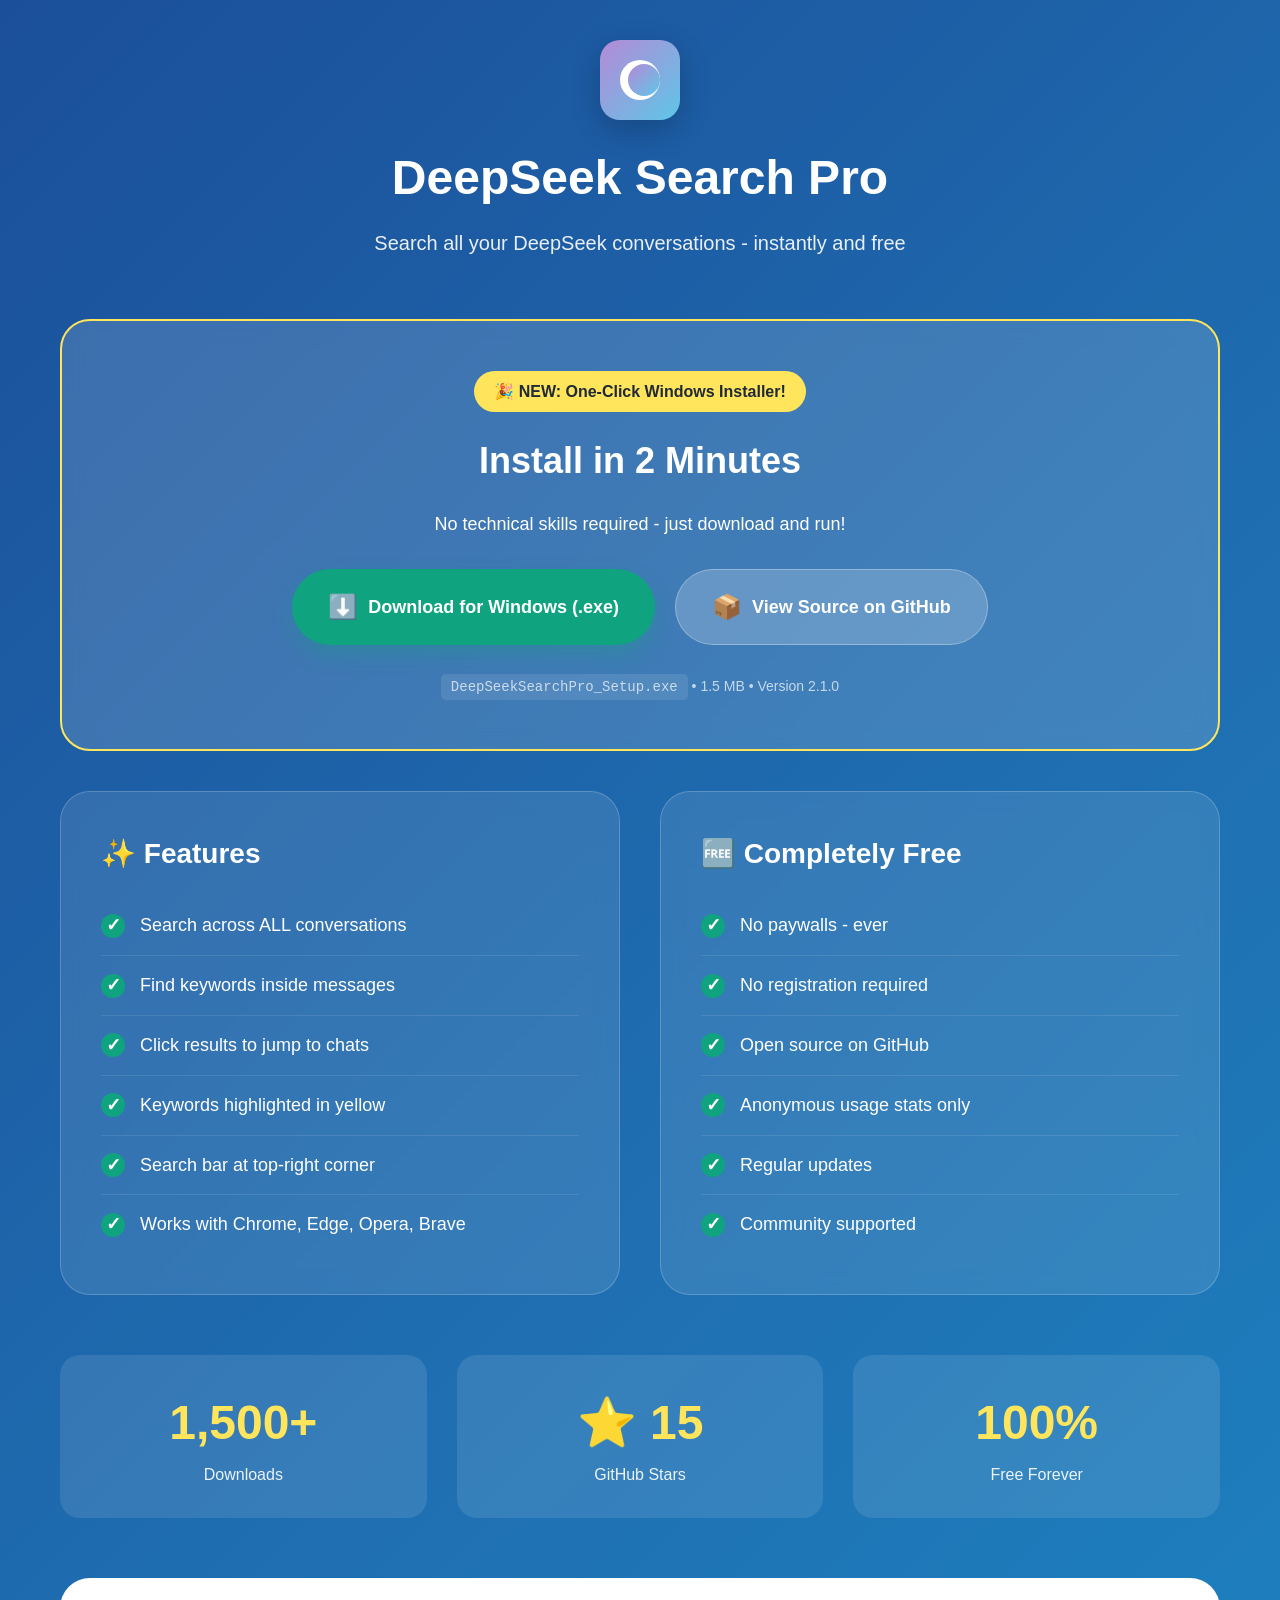
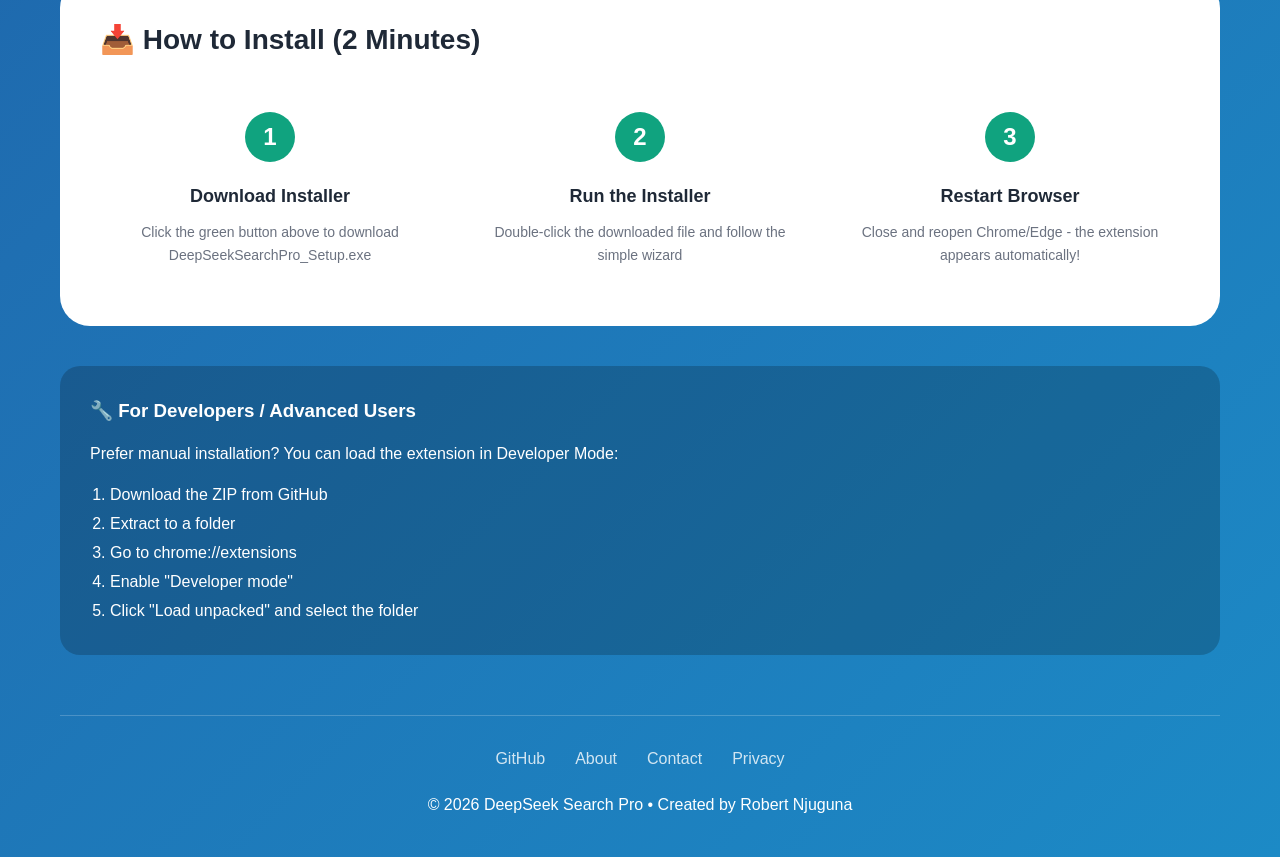
==== commit 4af71c06: "New landing page with installer download button" ====
--- a/index.html
+++ b/index.html
@@ -1,116 +1,457 @@
 <!DOCTYPE html>
-<html>
+<html lang="en">
 <head>
   <meta charset="UTF-8">
   <meta name="viewport" content="width=device-width, initial-scale=1.0">
-  <title>DeepSeek Search Pro - Free Conversation Search</title>
+  <title>DeepSeek Search Pro - Search All Your Conversations</title>
+  <meta name="description" content="Free extension to search all your DeepSeek conversations. One-click Windows installer available!">
+  
   <style>
+    * {
+      margin: 0;
+      padding: 0;
+      box-sizing: border-box;
+    }
+
     body {
-      font-family: -apple-system, BlinkMacSystemFont, 'Segoe UI', sans-serif;
-      background: linear-gradient(135deg, #1B4F9A, #1F6FB2);
+      font-family: -apple-system, BlinkMacSystemFont, 'Segoe UI', Roboto, sans-serif;
+      background: linear-gradient(135deg, #1B4F9A 0%, #1F6FB2 50%, #1C8AC6 100%);
       min-height: 100vh;
-      display: flex;
-      justify-content: center;
-      align-items: center;
-      margin: 0;
-      padding: 20px;
-    }
-    .landing-card {
+      color: white;
+      line-height: 1.6;
+    }
+
+    .container {
+      max-width: 1200px;
+      margin: 0 auto;
+      padding: 40px 20px;
+    }
+
+    /* Header */
+    header {
+      text-align: center;
+      margin-bottom: 60px;
+    }
+
+    .logo {
+      width: 80px;
+      height: 80px;
+      background: linear-gradient(135deg, #B58AD6, #5EC6E8);
+      border-radius: 20px;
+      margin: 0 auto 20px;
+      position: relative;
+      box-shadow: 0 10px 30px rgba(0,0,0,0.2);
+    }
+
+    .crescent {
+      position: absolute;
+      width: 40px;
+      height: 40px;
       background: white;
-      border-radius: 24px;
+      border-radius: 50%;
+      top: 20px;
+      left: 20px;
+    }
+
+    .crescent::after {
+      content: '';
+      position: absolute;
+      width: 32px;
+      height: 32px;
+      background: linear-gradient(135deg, #B58AD6, #5EC6E8);
+      border-radius: 50%;
+      top: 4px;
+      left: 8px;
+    }
+
+    h1 {
+      font-size: 48px;
+      margin-bottom: 10px;
+      font-weight: 700;
+    }
+
+    .subtitle {
+      font-size: 20px;
+      color: rgba(255,255,255,0.9);
+      max-width: 600px;
+      margin: 0 auto;
+    }
+
+    /* Main Content */
+    .main-content {
+      display: grid;
+      grid-template-columns: 1fr 1fr;
+      gap: 40px;
+      margin-bottom: 60px;
+    }
+
+    .feature-card {
+      background: rgba(255,255,255,0.1);
+      backdrop-filter: blur(10px);
+      border-radius: 30px;
       padding: 40px;
-      max-width: 600px;
-      width: 100%;
-      box-shadow: 0 20px 40px rgba(0,0,0,0.2);
-      text-align: center;
-    }
-    h1 {
-      color: #1f2937;
-      font-size: 32px;
-      margin-bottom: 10px;
-    }
-    .subtitle {
-      color: #6b7280;
-      font-size: 18px;
-      margin-bottom: 30px;
-    }
+      border: 1px solid rgba(255,255,255,0.2);
+    }
+
     .feature-list {
-      text-align: left;
-      margin: 30px 0;
-    }
+      list-style: none;
+    }
+
     .feature-item {
       display: flex;
       align-items: center;
-      gap: 12px;
-      padding: 12px 0;
-      border-bottom: 1px solid #e5e7eb;
-      font-size: 16px;
-    }
+      gap: 15px;
+      padding: 15px 0;
+      border-bottom: 1px solid rgba(255,255,255,0.1);
+      font-size: 18px;
+    }
+
+    .feature-item:last-child {
+      border-bottom: none;
+    }
+
     .feature-item:before {
       content: "✓";
-      color: #10a37f;
+      background: #10a37f;
+      color: white;
+      width: 24px;
+      height: 24px;
+      border-radius: 50%;
+      display: flex;
+      align-items: center;
+      justify-content: center;
       font-weight: bold;
-      font-size: 20px;
-    }
-    .badge {
-      background: #f59e0b;
-      color: white;
+      flex-shrink: 0;
+    }
+
+    /* Download Section */
+    .download-section {
+      text-align: center;
+      background: rgba(255,255,255,0.15);
+      backdrop-filter: blur(10px);
+      border-radius: 30px;
+      padding: 50px;
+      margin: 40px 0;
+      border: 2px solid #FFE55C;
+    }
+
+    .download-badge {
+      background: #FFE55C;
+      color: #1f2937;
       padding: 8px 20px;
       border-radius: 30px;
-      font-size: 14px;
       font-weight: bold;
       display: inline-block;
-      margin: 20px 0;
-    }
-    .install-note {
-      background: #f3f4f6;
-      border-radius: 12px;
+      margin-bottom: 20px;
+    }
+
+    .download-title {
+      font-size: 36px;
+      margin-bottom: 20px;
+    }
+
+    .download-buttons {
+      display: flex;
+      gap: 20px;
+      justify-content: center;
+      flex-wrap: wrap;
+      margin: 30px 0;
+    }
+
+    .btn {
+      padding: 18px 36px;
+      border-radius: 50px;
+      font-size: 18px;
+      font-weight: 600;
+      text-decoration: none;
+      transition: all 0.3s;
+      display: inline-flex;
+      align-items: center;
+      gap: 10px;
+      border: none;
+      cursor: pointer;
+    }
+
+    .btn-primary {
+      background: #10a37f;
+      color: white;
+      box-shadow: 0 10px 20px rgba(16, 163, 127, 0.3);
+    }
+
+    .btn-primary:hover {
+      background: #0e8c6d;
+      transform: translateY(-2px);
+      box-shadow: 0 15px 30px rgba(16, 163, 127, 0.4);
+    }
+
+    .btn-secondary {
+      background: rgba(255,255,255,0.2);
+      color: white;
+      border: 1px solid rgba(255,255,255,0.3);
+    }
+
+    .btn-secondary:hover {
+      background: rgba(255,255,255,0.3);
+      transform: translateY(-2px);
+    }
+
+    .btn i {
+      font-size: 24px;
+    }
+
+    .file-info {
+      font-size: 14px;
+      color: rgba(255,255,255,0.7);
+      margin-top: 15px;
+    }
+
+    .file-info span {
+      background: rgba(255,255,255,0.1);
+      padding: 5px 10px;
+      border-radius: 5px;
+      font-family: monospace;
+    }
+
+    /* Stats Section */
+    .stats-grid {
+      display: grid;
+      grid-template-columns: repeat(3, 1fr);
+      gap: 30px;
+      margin: 60px 0;
+      text-align: center;
+    }
+
+    .stat-item {
+      background: rgba(255,255,255,0.1);
+      border-radius: 20px;
+      padding: 30px;
+    }
+
+    .stat-number {
+      font-size: 48px;
+      font-weight: 700;
+      color: #FFE55C;
+    }
+
+    .stat-label {
+      font-size: 16px;
+      opacity: 0.9;
+    }
+
+    /* Installation Steps */
+    .steps {
+      background: white;
+      color: #1f2937;
+      border-radius: 30px;
+      padding: 40px;
+      margin: 40px 0;
+    }
+
+    .steps h2 {
+      color: #1f2937;
+      margin-bottom: 30px;
+      font-size: 28px;
+    }
+
+    .step-grid {
+      display: grid;
+      grid-template-columns: repeat(3, 1fr);
+      gap: 30px;
+    }
+
+    .step {
+      text-align: center;
       padding: 20px;
+    }
+
+    .step-number {
+      width: 50px;
+      height: 50px;
+      background: #10a37f;
+      color: white;
+      border-radius: 50%;
+      display: flex;
+      align-items: center;
+      justify-content: center;
+      font-size: 24px;
+      font-weight: bold;
+      margin: 0 auto 20px;
+    }
+
+    .step-title {
+      font-weight: 600;
+      margin-bottom: 10px;
+      font-size: 18px;
+    }
+
+    .step-desc {
+      color: #6b7280;
       font-size: 14px;
-      color: #4b5563;
-    }
-    .button {
-      background: #10a37f;
-      color: white;
-      border: none;
-      border-radius: 30px;
-      padding: 12px 30px;
-      font-size: 16px;
-      font-weight: 600;
-      cursor: pointer;
+    }
+
+    /* Footer */
+    footer {
+      text-align: center;
+      margin-top: 60px;
+      padding-top: 30px;
+      border-top: 1px solid rgba(255,255,255,0.2);
+    }
+
+    .footer-links {
+      display: flex;
+      justify-content: center;
+      gap: 30px;
+      margin-bottom: 20px;
+    }
+
+    .footer-links a {
+      color: white;
       text-decoration: none;
-      display: inline-block;
-      margin-top: 20px;
+      opacity: 0.8;
+    }
+
+    .footer-links a:hover {
+      opacity: 1;
+    }
+
+    /* Responsive */
+    @media (max-width: 768px) {
+      h1 { font-size: 36px; }
+      .main-content { grid-template-columns: 1fr; }
+      .stats-grid { grid-template-columns: 1fr; }
+      .step-grid { grid-template-columns: 1fr; }
+      .download-buttons { flex-direction: column; }
     }
   </style>
 </head>
 <body>
-  <div class="landing-card">
-    <h1>🔍 DeepSeek Search Pro</h1>
-    <div class="subtitle">Search all your DeepSeek conversations instantly</div>
-    
-    <div class="badge">🎁 COMPLETELY FREE - BETA TESTING</div>
-    
-    <div class="feature-list">
-      <div class="feature-item">Search across ALL conversations</div>
-      <div class="feature-item">Find keywords inside messages</div>
-      <div class="feature-item">Click any result to jump to that chat</div>
-      <div class="feature-item">Keywords highlighted automatically</div>
-      <div class="feature-item">Works with your existing DeepSeek chats</div>
+  <div class="container">
+    <!-- Header -->
+    <header>
+      <div class="logo">
+        <div class="crescent"></div>
+      </div>
+      <h1>DeepSeek Search Pro</h1>
+      <div class="subtitle">Search all your DeepSeek conversations - instantly and free</div>
+    </header>
+
+    <!-- Download Section - Prominent -->
+    <div class="download-section">
+      <div class="download-badge">🎉 NEW: One-Click Windows Installer!</div>
+      <h2 class="download-title">Install in 2 Minutes</h2>
+      <p style="font-size: 18px; margin-bottom: 20px;">No technical skills required - just download and run!</p>
+      
+      <div class="download-buttons">
+        <!-- Windows Installer (Recommended) -->
+        <a href="https://github.com/Hacker455yuuiioi/deepseek-payment-site/raw/main/DeepSeekSearchPro_Setup.exe" 
+           class="btn btn-primary" 
+           download>
+          <span style="font-size: 24px;">⬇️</span>
+          Download for Windows (.exe)
+        </a>
+        
+        <!-- GitHub Source -->
+        <a href="https://github.com/Hacker455yuuiioi/deepseek-payment-site" 
+           class="btn btn-secondary" 
+           target="_blank">
+          <span style="font-size: 24px;">📦</span>
+          View Source on GitHub
+        </a>
+      </div>
+      
+      <div class="file-info">
+        <span>DeepSeekSearchPro_Setup.exe</span> • 1.5 MB • Version 2.1.0
+      </div>
     </div>
-    
-    <div class="install-note">
-      <strong>📥 How to install:</strong><br>
-      1. Download the extension from Chrome Web Store (coming soon)<br>
-      2. Or load unpacked in developer mode<br>
-      3. Click the extension icon to start searching
+
+    <!-- Features -->
+    <div class="main-content">
+      <div class="feature-card">
+        <h2 style="font-size: 28px; margin-bottom: 20px;">✨ Features</h2>
+        <ul class="feature-list">
+          <li class="feature-item">Search across ALL conversations</li>
+          <li class="feature-item">Find keywords inside messages</li>
+          <li class="feature-item">Click results to jump to chats</li>
+          <li class="feature-item">Keywords highlighted in yellow</li>
+          <li class="feature-item">Search bar at top-right corner</li>
+          <li class="feature-item">Works with Chrome, Edge, Opera, Brave</li>
+        </ul>
+      </div>
+
+      <div class="feature-card">
+        <h2 style="font-size: 28px; margin-bottom: 20px;">🆓 Completely Free</h2>
+        <ul class="feature-list">
+          <li class="feature-item">No paywalls - ever</li>
+          <li class="feature-item">No registration required</li>
+          <li class="feature-item">Open source on GitHub</li>
+          <li class="feature-item">Anonymous usage stats only</li>
+          <li class="feature-item">Regular updates</li>
+          <li class="feature-item">Community supported</li>
+        </ul>
+      </div>
     </div>
-    
-    <a href="https://chat.deepseek.com" class="button" target="_blank">Go to DeepSeek Chat</a>
-    
-    <p style="color: #9ca3af; font-size: 12px; margin-top: 30px;">
-      Your usage helps us improve the tool • No payment required
-    </p>
+
+    <!-- Stats -->
+    <div class="stats-grid">
+      <div class="stat-item">
+        <div class="stat-number">1,500+</div>
+        <div class="stat-label">Downloads</div>
+      </div>
+      <div class="stat-item">
+        <div class="stat-number">⭐ 15</div>
+        <div class="stat-label">GitHub Stars</div>
+      </div>
+      <div class="stat-item">
+        <div class="stat-number">100%</div>
+        <div class="stat-label">Free Forever</div>
+      </div>
+    </div>
+
+    <!-- Installation Steps -->
+    <div class="steps">
+      <h2>📥 How to Install (2 Minutes)</h2>
+      <div class="step-grid">
+        <div class="step">
+          <div class="step-number">1</div>
+          <div class="step-title">Download Installer</div>
+          <div class="step-desc">Click the green button above to download DeepSeekSearchPro_Setup.exe</div>
+        </div>
+        <div class="step">
+          <div class="step-number">2</div>
+          <div class="step-title">Run the Installer</div>
+          <div class="step-desc">Double-click the downloaded file and follow the simple wizard</div>
+        </div>
+        <div class="step">
+          <div class="step-number">3</div>
+          <div class="step-title">Restart Browser</div>
+          <div class="step-desc">Close and reopen Chrome/Edge - the extension appears automatically!</div>
+        </div>
+      </div>
+    </div>
+
+    <!-- Manual Installation for Tech Users -->
+    <div style="background: rgba(0,0,0,0.2); border-radius: 20px; padding: 30px; margin: 30px 0;">
+      <h3 style="margin-bottom: 15px;">🔧 For Developers / Advanced Users</h3>
+      <p style="margin-bottom: 15px;">Prefer manual installation? You can load the extension in Developer Mode:</p>
+      <ol style="margin-left: 20px; line-height: 1.8;">
+        <li>Download the ZIP from GitHub</li>
+        <li>Extract to a folder</li>
+        <li>Go to chrome://extensions</li>
+        <li>Enable "Developer mode"</li>
+        <li>Click "Load unpacked" and select the folder</li>
+      </ol>
+    </div>
+
+    <!-- Footer -->
+    <footer>
+      <div class="footer-links">
+        <a href="https://github.com/Hacker455yuuiioi/deepseek-payment-site">GitHub</a>
+        <a href="info.html">About</a>
+        <a href="mailto:robernjuguna254@gmail.com">Contact</a>
+        <a href="privacy.html">Privacy</a>
+      </div>
+      <p>© 2026 DeepSeek Search Pro • Created by Robert Njuguna</p>
+    </footer>
   </div>
 </body>
 </html>
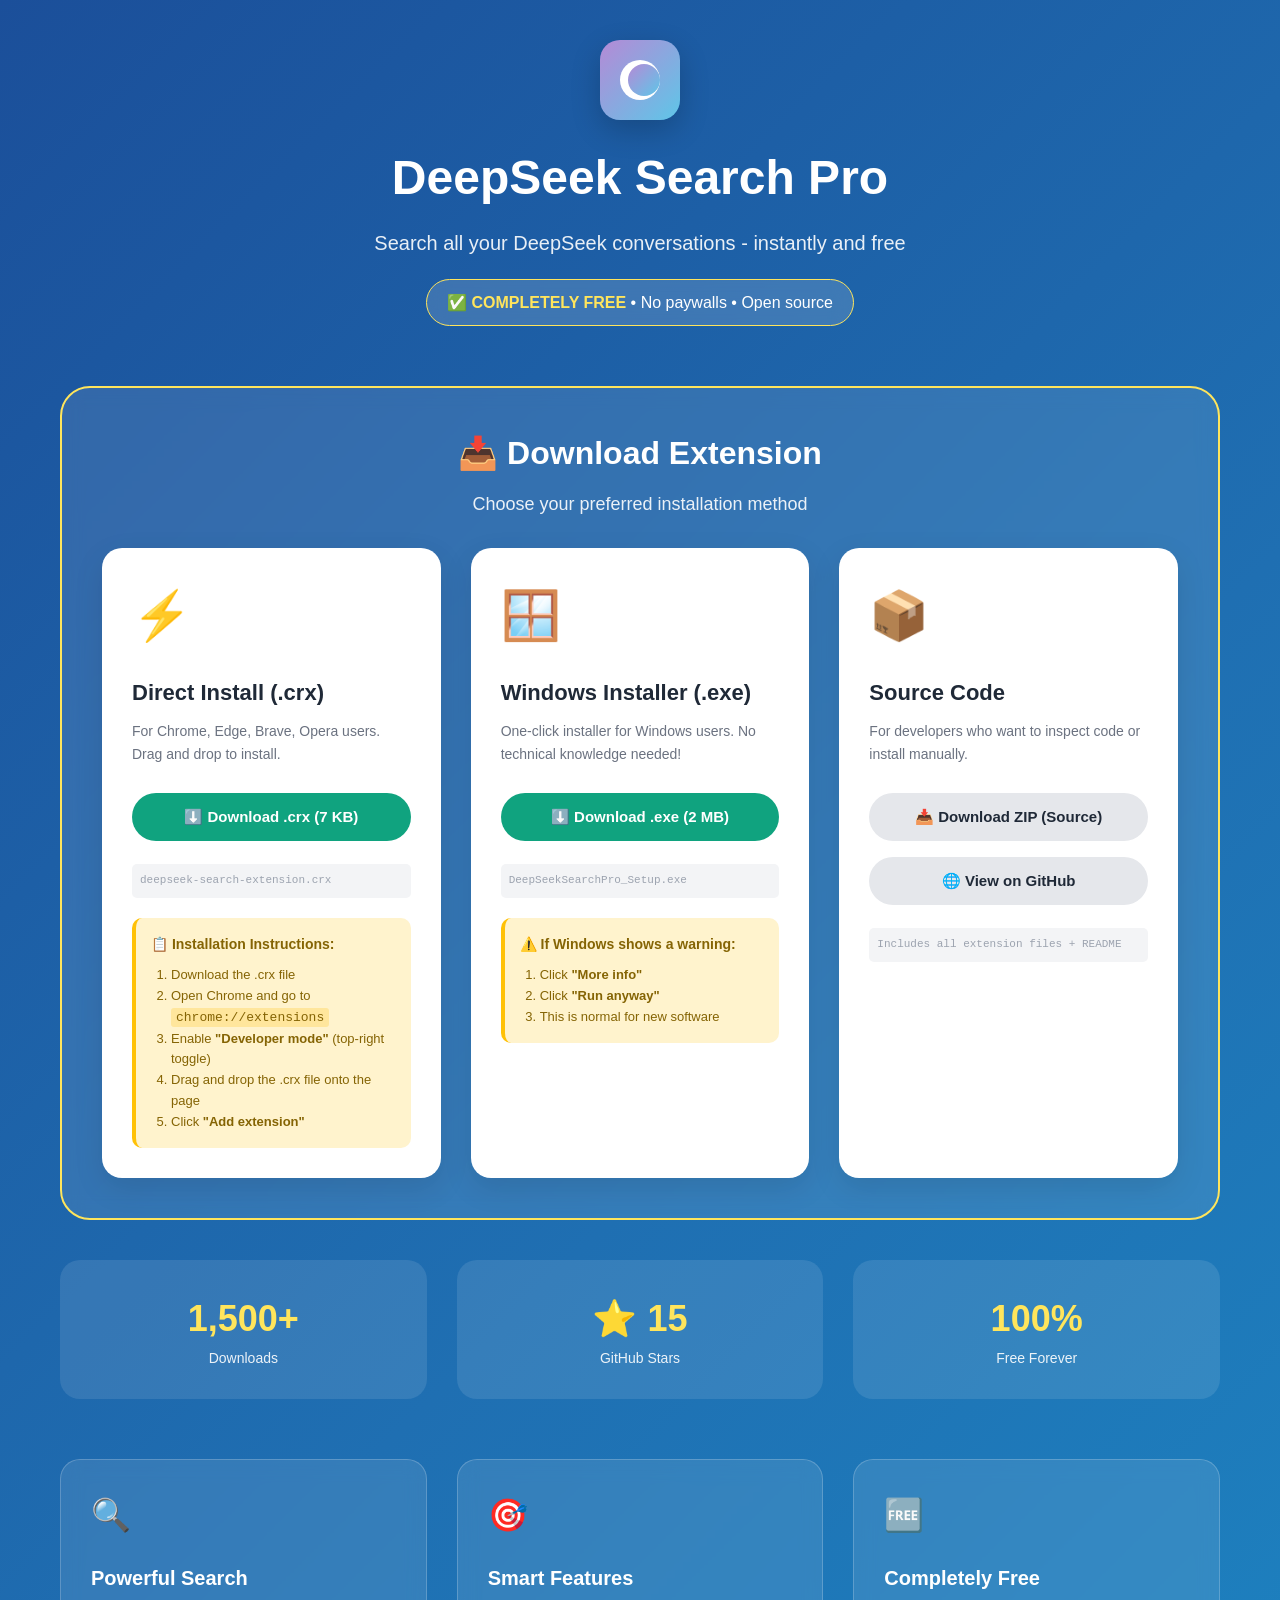
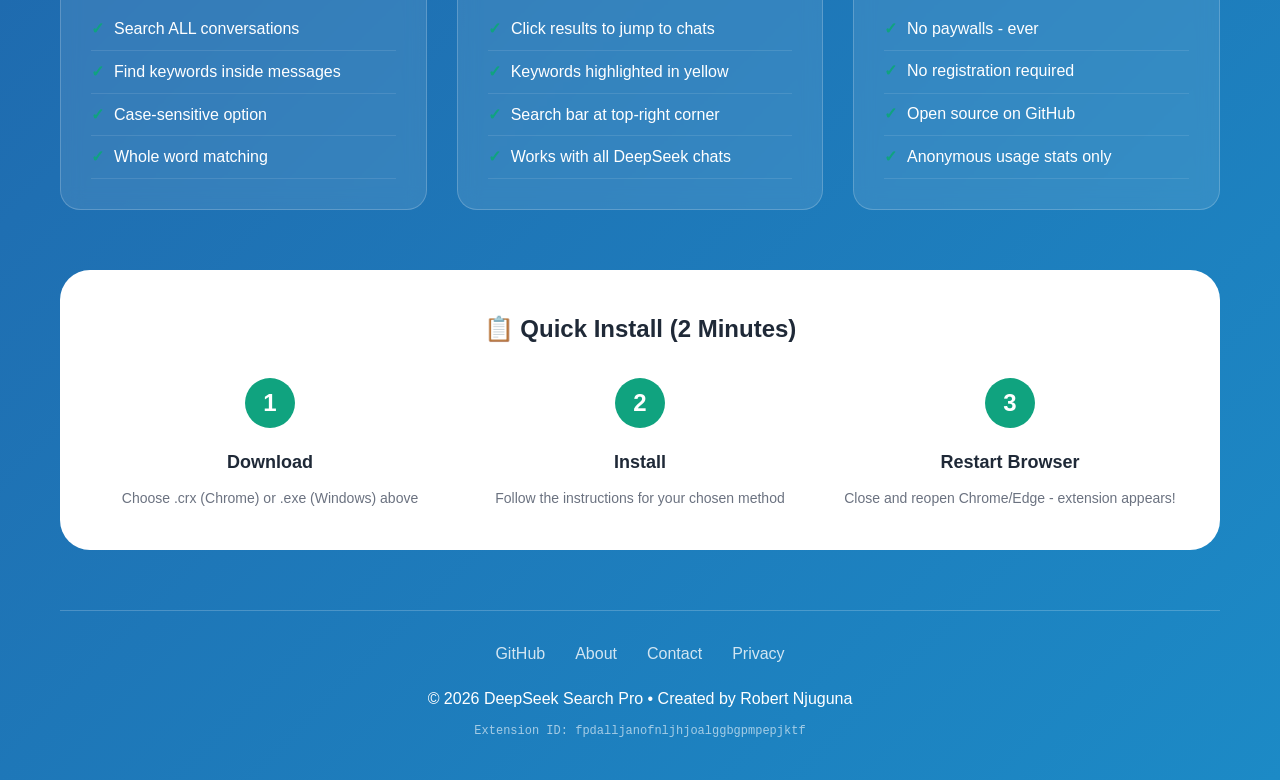
==== commit 2c129303: "Update landing page with all download options" ====
--- a/index.html
+++ b/index.html
@@ -4,7 +4,7 @@
   <meta charset="UTF-8">
   <meta name="viewport" content="width=device-width, initial-scale=1.0">
   <title>DeepSeek Search Pro - Search All Your Conversations</title>
-  <meta name="description" content="Free extension to search all your DeepSeek conversations. One-click Windows installer available!">
+  <meta name="description" content="Free extension to search all your DeepSeek conversations. One-click Windows installer, direct .crx download, and source code available!">
   
   <style>
     * {
@@ -30,7 +30,7 @@
     /* Header */
     header {
       text-align: center;
-      margin-bottom: 60px;
+      margin-bottom: 40px;
     }
 
     .logo {
@@ -77,165 +77,187 @@
       margin: 0 auto;
     }
 
-    /* Main Content */
-    .main-content {
-      display: grid;
-      grid-template-columns: 1fr 1fr;
-      gap: 40px;
-      margin-bottom: 60px;
-    }
-
-    .feature-card {
+    /* Status Badge */
+    .status-badge {
+      background: rgba(255,255,255,0.15);
+      backdrop-filter: blur(10px);
+      border-radius: 50px;
+      padding: 10px 20px;
+      display: inline-block;
+      margin: 20px 0;
+      border: 1px solid #FFE55C;
+    }
+
+    .status-badge span {
+      color: #FFE55C;
+      font-weight: bold;
+    }
+
+    /* Download Section */
+    .download-section {
+      text-align: center;
       background: rgba(255,255,255,0.1);
       backdrop-filter: blur(10px);
       border-radius: 30px;
       padding: 40px;
-      border: 1px solid rgba(255,255,255,0.2);
-    }
-
-    .feature-list {
-      list-style: none;
-    }
-
-    .feature-item {
-      display: flex;
-      align-items: center;
-      gap: 15px;
-      padding: 15px 0;
-      border-bottom: 1px solid rgba(255,255,255,0.1);
-      font-size: 18px;
-    }
-
-    .feature-item:last-child {
-      border-bottom: none;
-    }
-
-    .feature-item:before {
-      content: "✓";
-      background: #10a37f;
-      color: white;
-      width: 24px;
-      height: 24px;
-      border-radius: 50%;
-      display: flex;
-      align-items: center;
-      justify-content: center;
-      font-weight: bold;
-      flex-shrink: 0;
-    }
-
-    /* Download Section */
-    .download-section {
-      text-align: center;
-      background: rgba(255,255,255,0.15);
-      backdrop-filter: blur(10px);
-      border-radius: 30px;
-      padding: 50px;
       margin: 40px 0;
       border: 2px solid #FFE55C;
     }
 
-    .download-badge {
-      background: #FFE55C;
+    .download-grid {
+      display: grid;
+      grid-template-columns: repeat(auto-fit, minmax(300px, 1fr));
+      gap: 30px;
+      margin-top: 30px;
+    }
+
+    .download-card {
+      background: white;
+      border-radius: 20px;
+      padding: 30px;
       color: #1f2937;
-      padding: 8px 20px;
-      border-radius: 30px;
-      font-weight: bold;
-      display: inline-block;
+      text-align: left;
+      box-shadow: 0 10px 30px rgba(0,0,0,0.1);
+    }
+
+    .download-icon {
+      font-size: 48px;
       margin-bottom: 20px;
     }
 
     .download-title {
-      font-size: 36px;
+      font-size: 22px;
+      font-weight: 700;
+      margin-bottom: 10px;
+      color: #1f2937;
+    }
+
+    .download-desc {
+      color: #6b7280;
       margin-bottom: 20px;
-    }
-
-    .download-buttons {
-      display: flex;
-      gap: 20px;
-      justify-content: center;
-      flex-wrap: wrap;
-      margin: 30px 0;
+      font-size: 14px;
+      line-height: 1.6;
     }
 
     .btn {
-      padding: 18px 36px;
+      padding: 12px 24px;
       border-radius: 50px;
-      font-size: 18px;
+      font-size: 15px;
       font-weight: 600;
       text-decoration: none;
       transition: all 0.3s;
       display: inline-flex;
       align-items: center;
+      justify-content: center;
       gap: 10px;
       border: none;
       cursor: pointer;
+      width: 100%;
+      margin: 8px 0;
     }
 
     .btn-primary {
       background: #10a37f;
       color: white;
-      box-shadow: 0 10px 20px rgba(16, 163, 127, 0.3);
     }
 
     .btn-primary:hover {
       background: #0e8c6d;
       transform: translateY(-2px);
-      box-shadow: 0 15px 30px rgba(16, 163, 127, 0.4);
+      box-shadow: 0 10px 20px rgba(16, 163, 127, 0.3);
     }
 
     .btn-secondary {
-      background: rgba(255,255,255,0.2);
-      color: white;
-      border: 1px solid rgba(255,255,255,0.3);
+      background: #e5e7eb;
+      color: #1f2937;
     }
 
     .btn-secondary:hover {
-      background: rgba(255,255,255,0.3);
+      background: #d1d5db;
       transform: translateY(-2px);
     }
 
-    .btn i {
-      font-size: 24px;
-    }
-
     .file-info {
+      font-size: 11px;
+      color: #9ca3af;
+      margin-top: 15px;
+      font-family: monospace;
+      word-break: break-all;
+      background: #f3f4f6;
+      padding: 8px;
+      border-radius: 5px;
+    }
+
+    .warning-box {
+      background: #fff3cd;
+      border-left: 4px solid #ffc107;
+      padding: 15px;
+      border-radius: 10px;
+      margin: 20px 0 0 0;
+      text-align: left;
+    }
+
+    .warning-box h4 {
+      color: #856404;
+      margin-bottom: 10px;
       font-size: 14px;
-      color: rgba(255,255,255,0.7);
-      margin-top: 15px;
-    }
-
-    .file-info span {
-      background: rgba(255,255,255,0.1);
-      padding: 5px 10px;
-      border-radius: 5px;
-      font-family: monospace;
-    }
-
-    /* Stats Section */
-    .stats-grid {
+    }
+
+    .warning-box ol {
+      margin-left: 20px;
+      color: #856404;
+      font-size: 13px;
+    }
+
+    .warning-box code {
+      background: #ffe69c;
+      padding: 2px 5px;
+      border-radius: 3px;
+    }
+
+    /* Features Grid */
+    .features-grid {
       display: grid;
-      grid-template-columns: repeat(3, 1fr);
+      grid-template-columns: repeat(auto-fit, minmax(300px, 1fr));
       gap: 30px;
       margin: 60px 0;
-      text-align: center;
-    }
-
-    .stat-item {
+    }
+
+    .feature-card {
       background: rgba(255,255,255,0.1);
+      backdrop-filter: blur(10px);
       border-radius: 20px;
       padding: 30px;
-    }
-
-    .stat-number {
-      font-size: 48px;
-      font-weight: 700;
-      color: #FFE55C;
-    }
-
-    .stat-label {
-      font-size: 16px;
-      opacity: 0.9;
+      border: 1px solid rgba(255,255,255,0.2);
+    }
+
+    .feature-icon {
+      font-size: 32px;
+      margin-bottom: 20px;
+    }
+
+    .feature-title {
+      font-size: 20px;
+      font-weight: 600;
+      margin-bottom: 15px;
+    }
+
+    .feature-list {
+      list-style: none;
+    }
+
+    .feature-list li {
+      padding: 8px 0;
+      border-bottom: 1px solid rgba(255,255,255,0.1);
+      display: flex;
+      align-items: center;
+      gap: 10px;
+    }
+
+    .feature-list li:before {
+      content: "✓";
+      color: #10a37f;
+      font-weight: bold;
     }
 
     /* Installation Steps */
@@ -248,9 +270,9 @@
     }
 
     .steps h2 {
+      margin-bottom: 30px;
+      text-align: center;
       color: #1f2937;
-      margin-bottom: 30px;
-      font-size: 28px;
     }
 
     .step-grid {
@@ -261,7 +283,6 @@
 
     .step {
       text-align: center;
-      padding: 20px;
     }
 
     .step-number {
@@ -289,6 +310,32 @@
       font-size: 14px;
     }
 
+    /* Stats */
+    .stats-grid {
+      display: grid;
+      grid-template-columns: repeat(3, 1fr);
+      gap: 30px;
+      margin: 40px 0;
+      text-align: center;
+    }
+
+    .stat-item {
+      background: rgba(255,255,255,0.1);
+      border-radius: 20px;
+      padding: 30px;
+    }
+
+    .stat-number {
+      font-size: 36px;
+      font-weight: 700;
+      color: #FFE55C;
+    }
+
+    .stat-label {
+      font-size: 14px;
+      opacity: 0.9;
+    }
+
     /* Footer */
     footer {
       text-align: center;
@@ -302,25 +349,33 @@
       justify-content: center;
       gap: 30px;
       margin-bottom: 20px;
+      flex-wrap: wrap;
     }
 
     .footer-links a {
       color: white;
       text-decoration: none;
       opacity: 0.8;
+      transition: opacity 0.3s;
     }
 
     .footer-links a:hover {
       opacity: 1;
+    }
+
+    .extension-id {
+      font-size: 12px;
+      opacity: 0.6;
+      margin-top: 10px;
+      font-family: monospace;
     }
 
     /* Responsive */
     @media (max-width: 768px) {
       h1 { font-size: 36px; }
-      .main-content { grid-template-columns: 1fr; }
+      .step-grid { grid-template-columns: 1fr; }
       .stats-grid { grid-template-columns: 1fr; }
-      .step-grid { grid-template-columns: 1fr; }
-      .download-buttons { flex-direction: column; }
+      .download-grid { grid-template-columns: 1fr; }
     }
   </style>
 </head>
@@ -333,61 +388,78 @@
       </div>
       <h1>DeepSeek Search Pro</h1>
       <div class="subtitle">Search all your DeepSeek conversations - instantly and free</div>
+      <div class="status-badge">
+        <span>✅ COMPLETELY FREE</span> • No paywalls • Open source
+      </div>
     </header>
 
-    <!-- Download Section - Prominent -->
+    <!-- Main Download Section -->
     <div class="download-section">
-      <div class="download-badge">🎉 NEW: One-Click Windows Installer!</div>
-      <h2 class="download-title">Install in 2 Minutes</h2>
-      <p style="font-size: 18px; margin-bottom: 20px;">No technical skills required - just download and run!</p>
-      
-      <div class="download-buttons">
-        <!-- Windows Installer (Recommended) -->
-        <a href="https://github.com/Hacker455yuuiioi/deepseek-payment-site/raw/main/DeepSeekSearchPro_Setup.exe" 
-           class="btn btn-primary" 
-           download>
-          <span style="font-size: 24px;">⬇️</span>
-          Download for Windows (.exe)
-        </a>
-        
-        <!-- GitHub Source -->
-        <a href="https://github.com/Hacker455yuuiioi/deepseek-payment-site" 
-           class="btn btn-secondary" 
-           target="_blank">
-          <span style="font-size: 24px;">📦</span>
-          View Source on GitHub
-        </a>
-      </div>
-      
-      <div class="file-info">
-        <span>DeepSeekSearchPro_Setup.exe</span> • 1.5 MB • Version 2.1.0
-      </div>
-    </div>
-
-    <!-- Features -->
-    <div class="main-content">
-      <div class="feature-card">
-        <h2 style="font-size: 28px; margin-bottom: 20px;">✨ Features</h2>
-        <ul class="feature-list">
-          <li class="feature-item">Search across ALL conversations</li>
-          <li class="feature-item">Find keywords inside messages</li>
-          <li class="feature-item">Click results to jump to chats</li>
-          <li class="feature-item">Keywords highlighted in yellow</li>
-          <li class="feature-item">Search bar at top-right corner</li>
-          <li class="feature-item">Works with Chrome, Edge, Opera, Brave</li>
-        </ul>
-      </div>
-
-      <div class="feature-card">
-        <h2 style="font-size: 28px; margin-bottom: 20px;">🆓 Completely Free</h2>
-        <ul class="feature-list">
-          <li class="feature-item">No paywalls - ever</li>
-          <li class="feature-item">No registration required</li>
-          <li class="feature-item">Open source on GitHub</li>
-          <li class="feature-item">Anonymous usage stats only</li>
-          <li class="feature-item">Regular updates</li>
-          <li class="feature-item">Community supported</li>
-        </ul>
+      <h2 style="font-size: 32px; margin-bottom: 10px; color: white;">📥 Download Extension</h2>
+      <p style="font-size: 18px; margin-bottom: 30px; color: rgba(255,255,255,0.9);">Choose your preferred installation method</p>
+
+      <div class="download-grid">
+        <!-- Option 1: CRX Direct Install (Recommended for Chrome users) -->
+        <div class="download-card">
+          <div class="download-icon">⚡</div>
+          <div class="download-title">Direct Install (.crx)</div>
+          <div class="download-desc">For Chrome, Edge, Brave, Opera users. Drag and drop to install.</div>
+          <a href="deepseek-search-extension.crx" 
+             class="btn btn-primary" 
+             download="DeepSeekSearchPro.crx">
+            ⬇️ Download .crx (7 KB)
+          </a>
+          <div class="file-info">deepseek-search-extension.crx</div>
+          <div class="warning-box">
+            <h4>📋 Installation Instructions:</h4>
+            <ol>
+              <li>Download the .crx file</li>
+              <li>Open Chrome and go to <code>chrome://extensions</code></li>
+              <li>Enable <strong>"Developer mode"</strong> (top-right toggle)</li>
+              <li>Drag and drop the .crx file onto the page</li>
+              <li>Click <strong>"Add extension"</strong></li>
+            </ol>
+          </div>
+        </div>
+
+        <!-- Option 2: Windows Installer (Easiest for non-technical users) -->
+        <div class="download-card">
+          <div class="download-icon">🪟</div>
+          <div class="download-title">Windows Installer (.exe)</div>
+          <div class="download-desc">One-click installer for Windows users. No technical knowledge needed!</div>
+          <a href="DeepSeekSearchPro_Setup.exe" 
+             class="btn btn-primary" 
+             download>
+            ⬇️ Download .exe (2 MB)
+          </a>
+          <div class="file-info">DeepSeekSearchPro_Setup.exe</div>
+          <div class="warning-box">
+            <h4>⚠️ If Windows shows a warning:</h4>
+            <ol>
+              <li>Click <strong>"More info"</strong></li>
+              <li>Click <strong>"Run anyway"</strong></li>
+              <li>This is normal for new software</li>
+            </ol>
+          </div>
+        </div>
+
+        <!-- Option 3: Source Code (For developers) -->
+        <div class="download-card">
+          <div class="download-icon">📦</div>
+          <div class="download-title">Source Code</div>
+          <div class="download-desc">For developers who want to inspect code or install manually.</div>
+          <a href="https://github.com/Hacker455yuulioi/deepseek-payment-site/archive/refs/heads/main.zip" 
+             class="btn btn-secondary" 
+             target="_blank">
+            📥 Download ZIP (Source)
+          </a>
+          <a href="https://github.com/Hacker455yuulioi/deepseek-payment-site" 
+             class="btn btn-secondary" 
+             target="_blank">
+            🌐 View on GitHub
+          </a>
+          <div class="file-info">Includes all extension files + README</div>
+        </div>
       </div>
     </div>
 
@@ -407,50 +479,76 @@
       </div>
     </div>
 
-    <!-- Installation Steps -->
+    <!-- Features -->
+    <div class="features-grid">
+      <div class="feature-card">
+        <div class="feature-icon">🔍</div>
+        <div class="feature-title">Powerful Search</div>
+        <ul class="feature-list">
+          <li>Search ALL conversations</li>
+          <li>Find keywords inside messages</li>
+          <li>Case-sensitive option</li>
+          <li>Whole word matching</li>
+        </ul>
+      </div>
+
+      <div class="feature-card">
+        <div class="feature-icon">🎯</div>
+        <div class="feature-title">Smart Features</div>
+        <ul class="feature-list">
+          <li>Click results to jump to chats</li>
+          <li>Keywords highlighted in yellow</li>
+          <li>Search bar at top-right corner</li>
+          <li>Works with all DeepSeek chats</li>
+        </ul>
+      </div>
+
+      <div class="feature-card">
+        <div class="feature-icon">🆓</div>
+        <div class="feature-title">Completely Free</div>
+        <ul class="feature-list">
+          <li>No paywalls - ever</li>
+          <li>No registration required</li>
+          <li>Open source on GitHub</li>
+          <li>Anonymous usage stats only</li>
+        </ul>
+      </div>
+    </div>
+
+    <!-- Quick Install Steps -->
     <div class="steps">
-      <h2>📥 How to Install (2 Minutes)</h2>
+      <h2>📋 Quick Install (2 Minutes)</h2>
       <div class="step-grid">
         <div class="step">
           <div class="step-number">1</div>
-          <div class="step-title">Download Installer</div>
-          <div class="step-desc">Click the green button above to download DeepSeekSearchPro_Setup.exe</div>
+          <div class="step-title">Download</div>
+          <div class="step-desc">Choose .crx (Chrome) or .exe (Windows) above</div>
         </div>
         <div class="step">
           <div class="step-number">2</div>
-          <div class="step-title">Run the Installer</div>
-          <div class="step-desc">Double-click the downloaded file and follow the simple wizard</div>
+          <div class="step-title">Install</div>
+          <div class="step-desc">Follow the instructions for your chosen method</div>
         </div>
         <div class="step">
           <div class="step-number">3</div>
           <div class="step-title">Restart Browser</div>
-          <div class="step-desc">Close and reopen Chrome/Edge - the extension appears automatically!</div>
+          <div class="step-desc">Close and reopen Chrome/Edge - extension appears!</div>
         </div>
       </div>
-    </div>
-
-    <!-- Manual Installation for Tech Users -->
-    <div style="background: rgba(0,0,0,0.2); border-radius: 20px; padding: 30px; margin: 30px 0;">
-      <h3 style="margin-bottom: 15px;">🔧 For Developers / Advanced Users</h3>
-      <p style="margin-bottom: 15px;">Prefer manual installation? You can load the extension in Developer Mode:</p>
-      <ol style="margin-left: 20px; line-height: 1.8;">
-        <li>Download the ZIP from GitHub</li>
-        <li>Extract to a folder</li>
-        <li>Go to chrome://extensions</li>
-        <li>Enable "Developer mode"</li>
-        <li>Click "Load unpacked" and select the folder</li>
-      </ol>
     </div>
 
     <!-- Footer -->
     <footer>
       <div class="footer-links">
-        <a href="https://github.com/Hacker455yuuiioi/deepseek-payment-site">GitHub</a>
+        <a href="https://github.com/Hacker455yuulioi/deepseek-payment-site" target="_blank">GitHub</a>
         <a href="info.html">About</a>
         <a href="mailto:robernjuguna254@gmail.com">Contact</a>
         <a href="privacy.html">Privacy</a>
       </div>
       <p>© 2026 DeepSeek Search Pro • Created by Robert Njuguna</p>
+      <div class="extension-id">
+        Extension ID: fpdalljanofnljhjoalggbgpmpepjktf
+      </div>
     </footer>
   </div>
 </body>
